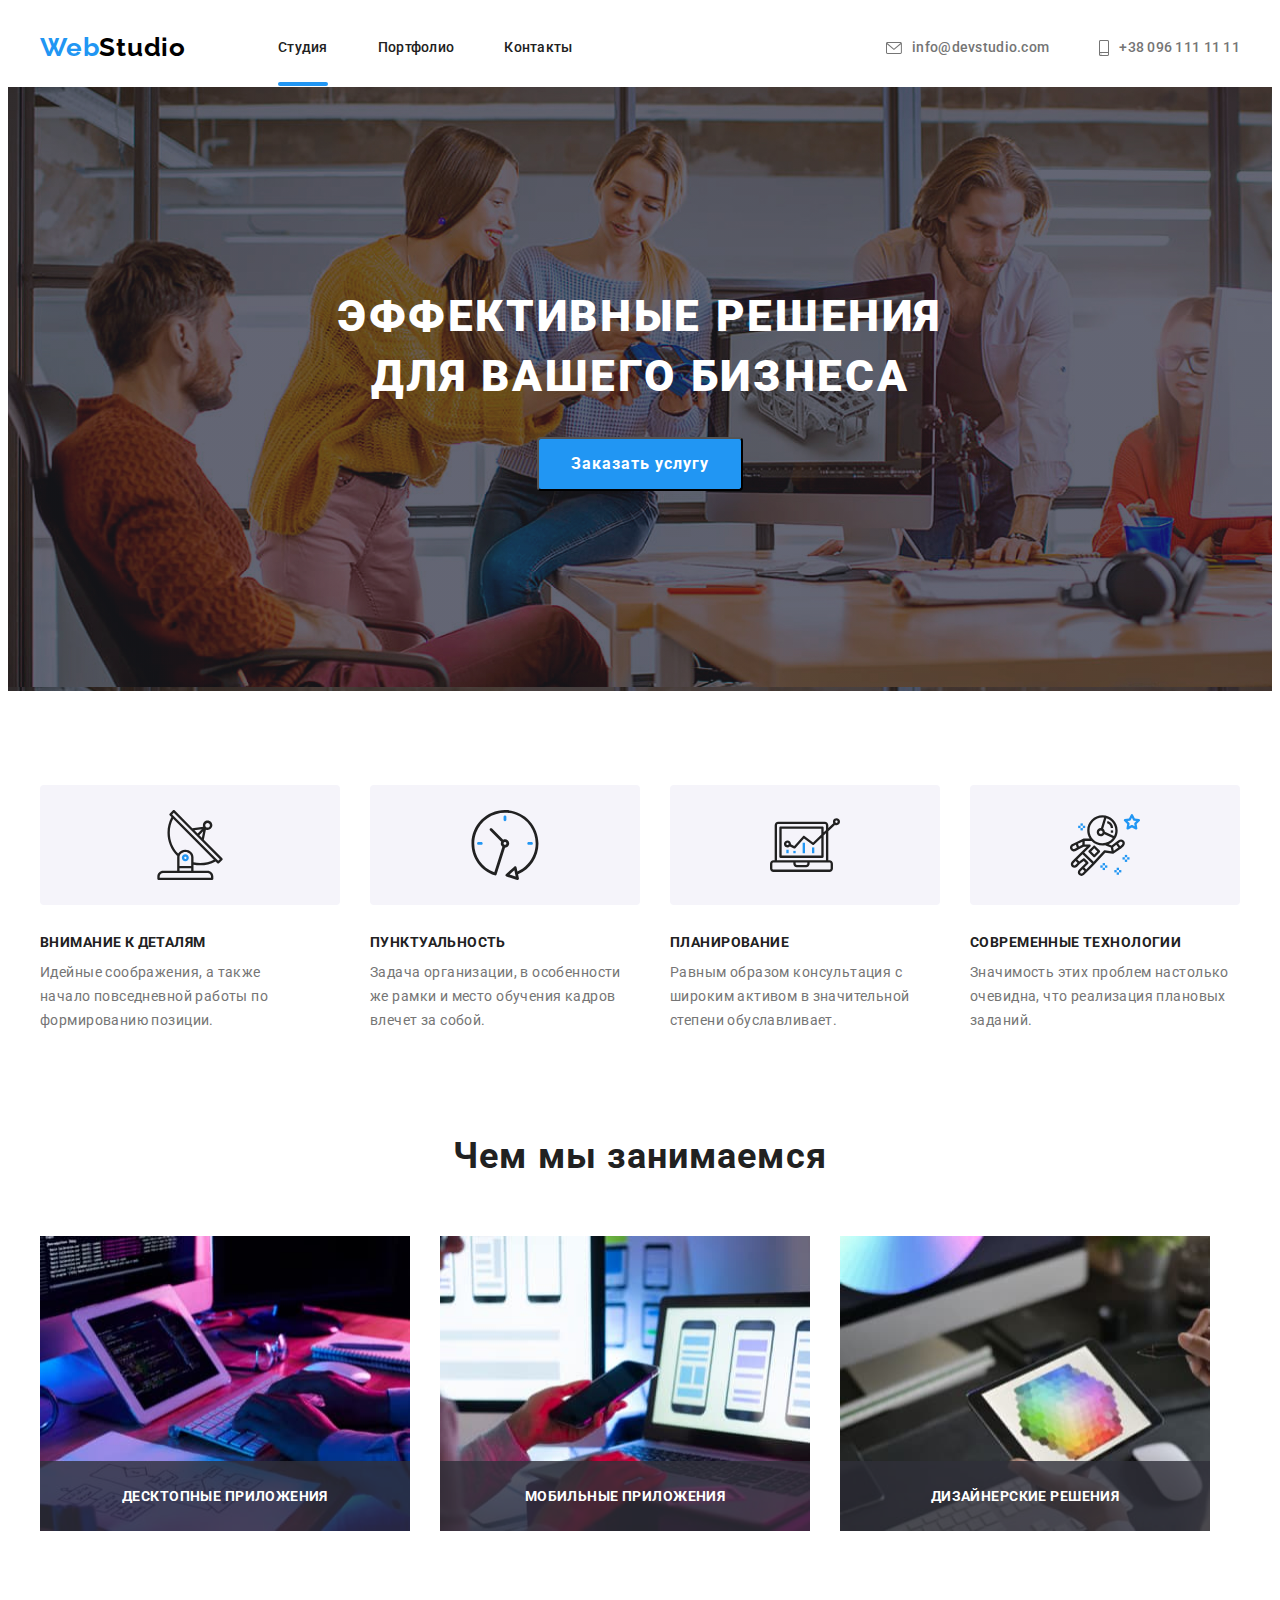
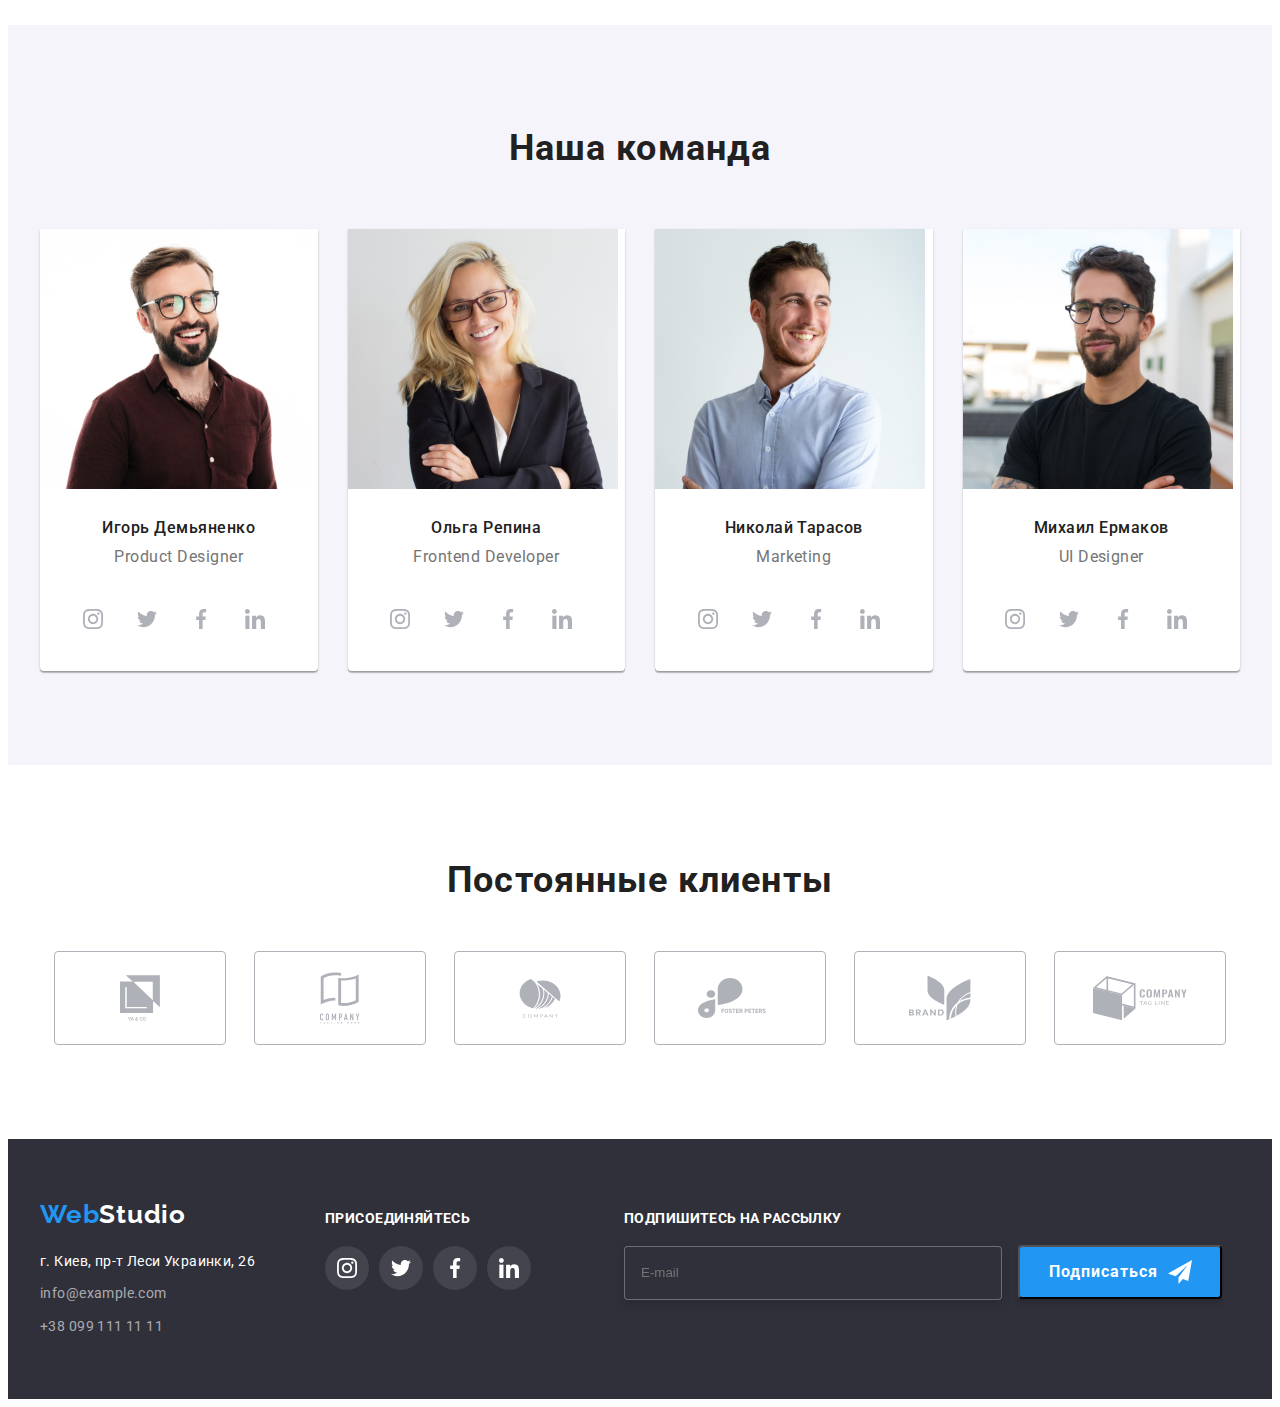
==== index.html @ bb6cb38d "Всё." ====
<!DOCTYPE html>
<html lang="ru">
  <head>
    <meta charset="UTF-8" />
    <meta http-equiv="X-UA-Compatible" content="IE=edge" />
    <meta name="viewport" content="width=device-width, initial-scale=1.0" />
    <link rel="stylesheet" href="./css/main.min.css" />
    <link rel="preconnect" href="https://fonts.gstatic.com" />
    <link rel="preconnect" href="https://fonts.gstatic.com" />
    <link
      href="https://fonts.googleapis.com/css2?family=Raleway:wght@700&family=Roboto:wght@400;500;700;900&display=swap"
      rel="stylesheet"
    />
    <link
      rel="stylesheet"
      href="https://cdnjs.cloudflare.com/ajax/libs/modern-normalize/1.1.0/modern-normalize.min.css"
      integrity="sha512-wpPYUAdjBVSE4KJnH1VR1HeZfpl1ub8YT/NKx4PuQ5NmX2tKuGu6U/JRp5y+Y8XG2tV+wKQpNHVUX03MfMFn9Q=="
      crossorigin="anonymous"
      referrerpolicy="no-referrer"
    />
    <title>Главная</title>
  </head>
  <body>
    <header class="header">
      <div class="container header-container">
        <nav class="header__nav">
          <a href="#" class="header__logo link-stylization"
            ><span class="logo-span">Web</span>Studio</a
          >
          <ul class="nav-list-wrapper">
            <li class="nav-list-wrapper__list-item list-stylization">
              <a
                href="#"
                class="
                  nav-list-wrapper__list-link
                  link-stylization
                  current current-element
                "
                >Студия</a
              >
            </li>
            <li class="nav-list-wrapper__list-item list-stylization">
              <a
                href="./portfolio.html"
                class="nav-list-wrapper__list-link link-stylization"
                >Портфолио</a
              >
            </li>
            <li class="nav-list-wrapper__list-item list-stylization">
              <a href="#" class="nav-list-wrapper__list-link link-stylization"
                >Контакты</a
              >
            </li>
          </ul>
        </nav>
        <!-- <div class="header-contacts"> -->
        <a
          href="mailto:info@devstudio.com"
          class="mail-link link-stylization"
          lang="en"
        >
          <svg class="svg-icon-mail" width="16" height="12">
            <use href="./images/sprite.svg#icon-envelope"></use>
          </svg>
          info@devstudio.com</a
        >
        <a href="tel:+380961111111" class="tel-link link-stylization">
          <svg class="svg-icon-smartphone" width="10" height="16">
            <use href="./images/sprite.svg#icon-smartphone"></use>
          </svg>
          +38 096 111 11 11</a
        >

        <!-- </div> -->
      </div>
    </header>

    <main class="main">
      <section class="main-section">
        <h1 class="main__title">
          Эффективные решения<br />
          для вашего бизнеса
        </h1>
        <button type="button" data-modal-open>Заказать услугу</button>
      </section>
      <section class="values-section section-padding">
        <div class="container">
          <ul class="values-list-wrapper">
            <li class="values-list-wrapper__item list-stylization">
              <div class="values-svg-wrapper">
                <svg class="values-svg-wrapper__icon width="70" height="70">
                  <use href="./images/sprite.svg#icon-antenna"></use>
                </svg>
              </div>
              <h3>Внимание к деталям</h3>
              <p>
                Идейные соображения, а также<br />
                начало повседневной работы по<br />
                формированию позиции.
              </p>
            </li>
            <li class="values-list-wrapper__item list-stylization">
              <div class="values-svg-wrapper">
                <svg class="values-svg-wrapper__icon" width="70" height="70">
                  <use href="./images/sprite.svg#icon-clock"></use>
                </svg>
              </div>
              <h3>Пунктуальность</h3>
              <p>
                Задача организации, в особенности<br />
                же рамки и место обучения кадров<br />
                влечет за собой.
              </p>
            </li>
            <li class="values-list-wrapper__item list-stylization">
              <div class="values-svg-wrapper">
                <svg class="values-svg-wrapper__icon" width="70" height="70">
                  <use href="./images/sprite.svg#icon-diagram"></use>
                </svg>
              </div>
              <h3>Планирование</h3>
              <p>
                Равным образом консультация с<br />
                широким активом в значительной<br />
                степени обуславливает.
              </p>
            </li>
            <li class="values-list-wrapper__item list-stylization">
              <div class="values-svg-wrapper">
                <svg class="values-svg-wrapper__icon" width="70" height="70">
                  <use href="./images/sprite.svg#icon-astronaut"></use>
                </svg>
              </div>
              <h3>Современные технологии</h3>
              <p>
                Значимость этих проблем настолько<br />
                очевидна, что реализация плановых<br />
                заданий.
              </p>
            </li>
          </ul>
        </div>
      </section>
      <section class="what-we-do-section section-padding-middle">
        <div class="container">
          <h2 class="what-we-do-title suptitle">Чем мы занимаемся</h2>
          <div class="what-we-do-images">
            <ul class="what-we-do-list-wrapper">
              <li class="what-we-do-list-wrapper__item list-stylization">
                <div class="what-we-do-image-wrapper">
                  <img
                    src="./images/img.jpg"
                    alt="Дизайн"
                    width="370"
                    height="295"
                    class="what-we-do-image-wrapper__image-item"
                  />
                  <p class="what-we-do-image-wrapper__image-data">Десктопные приложения</p>
                </div>
              </li>
              <li class="what-we-do-list-wrapper__item list-stylization">
                <div class="what-we-do-image-wrapper">
                  <img
                    src="./images/img1.jpg"
                    alt="Дизайн"
                    width="370"
                    height="295"
                    class="what-we-do-image-wrapper__image-item"
                  />
                  <p class="what-we-do-image-wrapper__image-data">Мобильные приложения</p>
                </div>
              </li>
              <li class="what-we-do-list-wrapper__item list-stylization">
                <div class="what-we-do-image-wrapper">
                  <img
                    src="./images/img2.jpg"
                    alt="Дизайн"
                    width="370"
                    height="295"
                    class="what-we-do-image-wrapper__image-item"
                  />
                  <p class="what-we-do-image-wrapper__image-data">Дизайнерские решения</p>
                </div>
              </li>
            </ul>
          </div>
        </div>
      </section>
      <section class="team-section section-padding">
        <div class="container">
          <h2 class="our-team-title suptitle">Наша команда</h2>
          <div class="team-images">
            <ul class="team-images-list-wrapper">
              <li class="team-images-list-wrapper__item list-stylization">
                <img
                  src="./images/img3.jpg"
                  alt="Промышленный дизайнер"
                  width="270"
                  height="260"
                  class="team-images-list-wrapper__image-item"
                />
                <div class="card-data">
                  <h3 class="card-text-suptitle">Игорь Демьяненко</h3>
                  <p lang="en" class="card-text">Product Designer</p>
                </div>
                <div class="card-data-svg-icons-wrapper">
                  <ul class="team-section-svg-icons-list-wrapper">
                    <li
                      class="team-section-svg-icons-list-wrapper__item list-stylization"
                    >
                      <a href="#" class="team-section-svg-icons-list-wrapper__link">
                        <svg
                          class="team-section-svg-item-icon"
                          width="20px"
                          height="20px"
                        >
                          <use href="./images/sprite.svg#icon-instagram"></use>
                        </svg>
                      </a>
                    </li>
                    <li
                      class="team-section-svg-icons-list-wrapper__item list-stylization"
                    >
                      <a href="#" class="team-section-svg-icons-list-wrapper__link">
                        <svg
                          class="team-section-svg-item-icon"
                          width="20px"
                          height="20px"
                        >
                          <use href="./images/sprite.svg#icon-twitter"></use>
                        </svg>
                      </a>
                    </li>
                    <li
                      class="team-section-svg-icons-list-wrapper__item list-stylization"
                    >
                      <a href="#" class="team-section-svg-icons-list-wrapper__link">
                        <svg
                          class="team-section-svg-item-icon"
                          width="20px"
                          height="20px"
                        >
                          <use href="./images/sprite.svg#icon-facebook"></use>
                        </svg>
                      </a>
                    </li>
                    <li
                      class="team-section-svg-icons-list-wrapper__item list-stylization"
                    >
                      <a href="#" class="team-section-svg-icons-list-wrapper__link">
                        <svg
                          class="team-section-svg-item-icon"
                          width="20px"
                          height="20px"
                        >
                          <use href="./images/sprite.svg#icon-linkedin"></use>
                        </svg>
                      </a>
                    </li>
                  </ul>
                </div>
              </li>

              <li class="team-images-list-wrapper__item list-stylization">
                <img
                  src="./images/img4.jpg"
                  alt="Фронтенд разработчик"
                  width="270"
                  height="260"
                  class="team-images-list-wrapper__image-item"
                />
                <div class="card-data">
                  <h3 class="card-text-suptitle">Ольга Репина</h3>
                  <p lang="en" class="card-text">Frontend Developer</p>
                </div>
                <div class="card-data-svg-icons-wrapper">
                  <ul class="team-section-svg-icons-list-wrapper">
                    <li
                      class="team-section-svg-icons-list-wrapper__item list-stylization"
                    >
                      <a href="#" class="team-section-svg-icons-list-wrapper__link">
                        <svg
                          class="team-section-svg-item-icon"
                          width="20px"
                          height="20px"
                        >
                          <use href="./images/sprite.svg#icon-instagram"></use>
                        </svg>
                      </a>
                    </li>
                    <li
                      class="team-section-svg-icons-list-wrapper__item list-stylization"
                    >
                      <a href="#" class="team-section-svg-icons-list-wrapper__link">
                        <svg
                          class="team-section-svg-item-icon"
                          width="20px"
                          height="20px"
                        >
                          <use href="./images/sprite.svg#icon-twitter"></use>
                        </svg>
                      </a>
                    </li>
                    <li
                      class="team-section-svg-icons-list-wrapper__item list-stylization"
                    >
                      <a href="#" class="team-section-svg-icons-list-wrapper__link">
                        <svg
                          class="team-section-svg-item-icon"
                          width="20px"
                          height="20px"
                        >
                          <use href="./images/sprite.svg#icon-facebook"></use>
                        </svg>
                      </a>
                    </li>
                    <li
                      class="team-section-svg-icons-list-wrapper__item list-stylization"
                    >
                      <a href="#" class="team-section-svg-icons-list-wrapper__link">
                        <svg
                          class="team-section-svg-item-icon"
                          width="20px"
                          height="20px"
                        >
                          <use href="./images/sprite.svg#icon-linkedin"></use>
                        </svg>
                      </a>
                    </li>
                  </ul>
                </div>
              </li>

              <li class="team-images-list-wrapper__item list-stylization">
                <img
                  src="./images/img5.jpg"
                  alt="Маркетолог"
                  width="270"
                  height="260"
                  class="team-images-list-wrapper__image-item"
                />
                <div class="card-data">
                  <h3 class="card-text-suptitle">Николай Тарасов</h3>
                  <p lang="en" class="card-text">Marketing</p>
                </div>
                <div class="card-data-svg-icons-wrapper">
                  <ul class="team-section-svg-icons-list-wrapper">
                    <li
                      class="team-section-svg-icons-list-wrapper__item list-stylization"
                    >
                      <a href="#" class="team-section-svg-icons-list-wrapper__link">
                        <svg
                          class="team-section-svg-item-icon"
                          width="20px"
                          height="20px"
                        >
                          <use href="./images/sprite.svg#icon-instagram"></use>
                        </svg>
                      </a>
                    </li>
                    <li
                      class="team-section-svg-icons-list-wrapper__item list-stylization"
                    >
                      <a href="#" class="team-section-svg-icons-list-wrapper__link">
                        <svg
                          class="team-section-svg-item-icon"
                          width="20px"
                          height="20px"
                        >
                          <use href="./images/sprite.svg#icon-twitter"></use>
                        </svg>
                      </a>
                    </li>
                    <li
                      class="team-section-svg-icons-list-wrapper__item list-stylization"
                    >
                      <a href="#" class="team-section-svg-icons-list-wrapper__link">
                        <svg
                          class="team-section-svg-item-icon"
                          width="20px"
                          height="20px"
                        >
                          <use href="./images/sprite.svg#icon-facebook"></use>
                        </svg>
                      </a>
                    </li>
                    <li
                      class="team-section-svg-icons-list-wrapper__item list-stylization"
                    >
                      <a href="#" class="team-section-svg-icons-list-wrapper__link">
                        <svg
                          class="team-section-svg-item-icon"
                          width="20px"
                          height="20px"
                        >
                          <use href="./images/sprite.svg#icon-linkedin"></use>
                        </svg>
                      </a>
                    </li>
                  </ul>
                </div>
              </li>
              <li class="team-images-list-wrapper__item list-stylization">
                <img
                  src="./images/img6.jpg"
                  alt="UI дизайнер"
                  width="270"
                  height="260"
                  class="team-images-list-wrapper__image-item"
                />
                <div class="card-data">
                  <h3 class="card-text-suptitle">Михаил Ермаков</h3>
                  <p lang="en" class="card-text">UI Designer</p>
                </div>
                <div class="card-data-svg-icons-wrapper">
                  <ul class="team-section-svg-icons-list-wrapper">
                    <li
                      class="team-section-svg-icons-list-wrapper__item list-stylization"
                    >
                      <a href="#" class="team-section-svg-icons-list-wrapper__link">
                        <svg
                          class="team-section-svg-item-icon"
                          width="20px"
                          height="20px"
                        >
                          <use href="./images/sprite.svg#icon-instagram"></use>
                        </svg>
                      </a>
                    </li>
                    <li
                      class="team-section-svg-icons-list-wrapper__item list-stylization"
                    >
                      <a href="#" class="team-section-svg-icons-list-wrapper__link">
                        <svg
                          class="team-section-svg-item-icon"
                          width="20px"
                          height="20px"
                        >
                          <use href="./images/sprite.svg#icon-twitter"></use>
                        </svg>
                      </a>
                    </li>
                    <li
                      class="team-section-svg-icons-list-wrapper__item list-stylization"
                    >
                      <a href="#" class="team-section-svg-icons-list-wrapper__link">
                        <svg
                          class="team-section-svg-item-icon"
                          width="20px"
                          height="20px"
                        >
                          <use href="./images/sprite.svg#icon-facebook"></use>
                        </svg>
                      </a>
                    </li>
                    <li
                      class="team-section-svg-icons-list-wrapper__item list-stylization"
                    >
                      <a href="#" class="team-section-svg-icons-list-wrapper__link">
                        <svg
                          class="team-section-svg-item-icon"
                          width="20px"
                          height="20px"
                        >
                          <use href="./images/sprite.svg#icon-linkedin"></use>
                        </svg>
                      </a>
                    </li>
                  </ul>
                </div>
              </li>
            </ul>
          </div>
        </div>
      </section>

      <section class="our-clients section-padding">
        <div class="container">
          <h3 class="our-clients__title">Постоянные клиенты</h3>
          <ul class="our-clients-list-wrapper list-stylization">
            <li class="our-clients-list-wrapper__item">
              <a href="" class="our-clients-list-wrapper__svg-company-icon-link">
                <svg class="our-clients-list-wrapper__company-link" width="40" heigth="46">
                  <use href="./images/sprite.svg#icon-company-1"></use>
                </svg>
              </a>
            </li>
            <li class="our-clients-list-wrapper__item">
              <a href="" class="our-clients-list-wrapper__svg-company-icon-link">
                <svg class="our-clients-list-wrapper__company-link" width="40" heigth="52">
                  <use href="./images/sprite.svg#icon-company-2"></use>
                </svg>
              </a>
            </li>
            <li class="our-clients-list-wrapper__item">
              <a href="" class="our-clients-list-wrapper__svg-company-icon-link">
                <svg class="our-clients-list-wrapper__company-link" width="42" heigth="40">
                  <use href="./images/sprite.svg#icon-company-3"></use>
                </svg>
              </a>
            </li>
            <li class="our-clients-list-wrapper__item">
              <a href="" class="our-clients-list-wrapper__svg-company-icon-link">
                <svg class="our-clients-list-wrapper__company-link" width="84" heigth="40">
                  <use href="./images/sprite.svg#icon-company-4"></use>
                </svg>
              </a>
            </li>
            <li class="our-clients-list-wrapper__item">
              <a href="" class="our-clients-list-wrapper__svg-company-icon-link">
                <svg class="our-clients-list-wrapper__company-link" width="62" heigth="44">
                  <use href="./images/sprite.svg#icon-company-5"></use>
                </svg>
              </a>
            </li>
            <li class="our-clients-list-wrapper__item">
              <a href="" class="our-clients-list-wrapper__svg-company-icon-link">
                <svg class="our-clients-list-wrapper__company-link" width="94" heigth="44">
                  <use href="./images/sprite.svg#icon-company-6"></use>
                </svg>
              </a>
            </li>
          </ul>
        </div>
      </section>
    </main>
    <footer class="footer">
      <div class="container footer-container">
        <div class="wrapper">
          <a href="#" class="footer__logo link-stylization"
            ><span class="logo-span">Web</span>Studio</a
          >
          <address class="footer-address">
            <p>г. Киев, пр-т Леси Украинки, 26</p>
            <ul class="footer-contacts-list-wrapper">
              <li class="footer-contacts-list-wrapper__item list-stylization">
                <a
                  href="mailto:info@example.com"
                  class="footer-contacts-list-wrapper__link link-stylization"
                  lang="en"
                  >info@example.com</a
                >
              </li>
              <li class="footer-contacts-list-wrapper__item list-stylization">
                <a
                  href="tel:+380991111111"
                  class="footer-contacts-list-wrapper__link link-stylization"
                  >+38 099 111 11 11</a
                >
              </li>
            </ul>
          </address>
        </div>
        <div class="footer-join-section">
          <p class="join-section__title">присоединяйтесь</p>
          <ul class="social-list list-stylization">
            <li class="social-list__item">
              <a href="" class="social-list__link social-link-white">
                <svg class="social-list__icon" width="20px" height="20px">
                  <use href="./images/sprite.svg#icon-instagram"></use>
                </svg>
              </a>
            </li>
            <li class="social-list__item">
              <a href="" class="social-list__link social-link-white">
                <svg class="social-list__icon" width="20" height="20">
                  <use href="./images/sprite.svg#icon-twitter"></use>
                </svg>
              </a>
            </li>
            <li class="social-list__item">
              <a href="" class="social-list__link social-link-white">
                <svg class="social-list__icon" width="20" height="20">
                  <use href="./images/sprite.svg#icon-facebook"></use>
                </svg>
              </a>
            </li>
            <li class="social-list__item">
              <a href="" class="social-list__link social-link-white">
                <svg class="social-list__icon" width="20" height="20">
                  <use href="./images/sprite.svg#icon-linkedin"></use>
                </svg>
              </a>
            </li>
          </ul>
        </div>
        <div class="footer-mailing-section">
          <p class="footer-mailing__title">Подпишитесь на рассылку</p>
          <form action="" method="get">
            <input
              type="email"
              name="user-email"
              placeholder="E-mail"
              class="footer-mailing-section__input"
              required
            />

            <button type="submit" class="form-mailing-section__button">
              Подписаться
              <svg class="form-mailing-button__icon" width="24" height="24">
                <use href="./images/sprite.svg#icon-send"></use>
              </svg>
            </button>
          </form>
        </div>
      </div>
    </footer>

    <!-- Modal -->

    <div class="backdrop is-hidden" data-modal>
      <div class="modal">
        <form action="#" method="get" class="modal-form">
          <p class="modal-form__suptitle-text">
            Оставьте свои данные, мы вам перезвоним
          </p>
          <label for="" class="modal-form__label">
            Имя
            <div class="modal-form-input-wrapper">
              <input
                class="modal-form-input-wrapper__input"
                type="text"
                name="user-name"
                id=""
                required
                minlength="2"
                pattern="[A-Za-zА-Яа-яЁё]+"
                title="Имя должно содержать только буквы."
              />
              <svg class="modal-form__icon" width="12" height="12">
                <use href="./images/sprite.svg#icon-user"></use>
              </svg>
            </div>
          </label>

          <label for="" class="modal-form__label">
            Телефон
            <div class="modal-form-input-wrapper">
              <input
                class="modal-form-input-wrapper__input"
                type="tel"
                name="user-tel"
                id=""
                required
                pattern="[0-9]{3}-[0-9]{3}-[0-9]{2}-[0-9]{2}"
                title="096-000-00-00"
              />
              <svg class="modal-form__icon" width="13" height="13">
                <use href="./images/sprite.svg#icon-telephone"></use>
              </svg>
            </div>
          </label>

          <label for="" class="modal-form__label">
            Почта
            <div class="modal-form-input-wrapper">
              <input
                class="modal-form-input-wrapper__input"
                type="email"
                name="user-email"
                id=""
                required
              />
              <svg class="modal-form__icon" width="15" height="12">
                <use href="./images/sprite.svg#icon-email"></use>
              </svg>
            </div>
          </label>

          <label for="" class="modal-form__label">
            Комментарий
            <textarea
              name="comments"
              class="modal-form__comments"
              placeholder="Введите текст"
            ></textarea>
          </label>
          <div class="access-policy-wrapper">
            <input
              type="checkbox"
              name="modal-checkbox"
              id="access-policy"
              class="access-policy-wrapper__checkbox visually-hidden"
            />

            <label for="access-policy" class="access-policy-wrapper__label-checkbox"
              >Соглашаюсь с рассылкой и принимаю
              <a href="#" class="access-policy-wrapper__checkbox-link"
                >Условия договора</a
              ></label
            >
          </div>
          <button type="submit" class="form-modal__button">Отправить</button>
        </form>
        <button type="button" class="modal__close-button" data-modal-close>
          <svg class="modal__icon-close" width="11" height="11">
            <use href="./images/sprite.svg#icon-close"></use>
          </svg>
        </button>
      </div>
    </div>

    <script src="./modal.js"></script>
  </body>
</html>
---- css/main.min.css ----
:root{--interactive-color: #2196f3;--description-color: #757575;--label-color: #212121;--main-font: "Roboto";--secondary-font: "Raleway";--secondary-main-color: #fff}.visually-hidden{position:absolute !important;clip:rect(1px 1px 1px 1px);clip:rect(1px, 1px, 1px, 1px);padding:0 !important;border:0 !important;height:1px !important;width:1px !important;overflow:hidden}h1,h2,h3,h4,h5,h6,p{margin-top:0;margin-bottom:0}ul,ol{margin-top:0;margin-bottom:0;padding-left:0}img{display:block}.link-stylization{text-decoration:none}.list-stylization{list-style-type:none}.container{width:1200px;padding-left:15px;padding-right:15px;margin:0 auto}.section-padding{padding-top:94px;padding-bottom:94px}.section-padding-middle{padding-bottom:94px}.suptitle{margin-bottom:50px}.current{position:relative}.current-element::after{display:block;content:"";height:4px;width:100%;border-radius:2px;position:absolute;background:#2196f3;bottom:0}.header{padding-top:24px;padding-bottom:24px}.header-container{display:flex;align-items:center}.header__nav{align-items:center;display:flex}.nav-list-wrapper{display:flex;align-items:center}.header__logo{font-family:var(--secondary-font),sans-serif;font-style:normal;font-weight:bold;font-size:26px;line-height:1.2;letter-spacing:0.03em;color:#000;margin-right:92px}.logo-span{color:#2196f3}.nav-list-wrapper__list-item{font-family:var(--main-font),sans-serif;font-style:normal;font-weight:500;font-size:14px;line-height:1.14;letter-spacing:0.02em}.nav-list-wrapper__list-item:not(:last-child){margin-right:50px}.nav-list-wrapper__list-item>a:hover,.nav-list-wrapper__list-item>a:focus{color:var(--interactive-color)}.nav__list-link.current{color:var(--interactive-color)}.nav-list-wrapper__list-link{color:var(--label-color);padding-top:31px;padding-bottom:31px;transition:color 250ms cubic-bezier(0.4, 0, 0.2, 1)}.tel-link{font-family:var(--main-font),sans-serif;font-style:normal;font-weight:500;font-size:14px;line-height:1.14;letter-spacing:0.02em;color:var(--description-color);display:flex;fill:#757575;transition:color 250ms cubic-bezier(0.4, 0, 0.2, 1)}.tel-link:hover,.tel-link:focus{color:var(--interactive-color);fill:var(--interactive-color)}.mail-link{font-family:var(--main-font),sans-serif;font-style:normal;font-weight:500;font-size:14px;line-height:1.14;letter-spacing:0.02em;color:var(--description-color);display:flex;fill:#757575;margin-left:auto;margin-right:50px;transition:color 250ms cubic-bezier(0.4, 0, 0.2, 1)}.mail-link:hover,.mail-link:focus{color:var(--interactive-color);fill:var(--interactive-color)}.svg-icon-mail{margin-right:10px;align-self:center}.svg-icon-smartphone{align-self:center;margin-right:10px}.main-section{display:flex;background-color:#2f303a;flex-direction:column;padding-top:200px;padding-bottom:200px;background-image:radial-gradient(rgba(47,48,58,0.4), rgba(47,48,58,0.4)),url("../images/header-background.jpg")}.main-section button{font-family:var(--main-font),sans-serif;font-style:normal;font-weight:bold;font-size:16px;line-height:1.87;text-align:center;letter-spacing:0.06em;cursor:pointer;color:var(--secondary-main-color);background:var(--interactive-color);border-radius:4px;align-self:center;padding-left:32px;padding-right:32px;padding-top:10px;padding-bottom:10px;margin-top:30px}.main__title{font-family:var(--main-font),sans-serif;font-style:normal;font-weight:900;font-size:44px;line-height:1.36;text-align:center;letter-spacing:0.06em;text-transform:uppercase;color:var(--secondary-main-color)}.values-section{background:#ffffff}.values-list-wrapper{display:flex;justify-content:center;margin-left:-30px;margin-top:-30px}.values-list-wrapper h3{font-family:var(--main-font),sans-serif;font-style:normal;font-weight:bold;font-size:14px;line-height:1.14;letter-spacing:0.03em;text-transform:uppercase;color:var(--label-color);margin-bottom:10px}.values-list-wrapper p{font-family:var(--main-font),sans-serif;font-style:normal;font-weight:normal;font-size:14px;line-height:1.71;letter-spacing:0.03em;color:var(--description-color)}.values-list-wrapper__item{margin-left:30px;margin-top:30px;flex-basis:calc((100% - 120px) / 4)}.values-svg-wrapper{display:flex;justify-content:center;height:120px;align-items:center;margin-bottom:30px;background-color:#f5f4fa;border-radius:4px}.what-we-do-section{background:#ffffff}.what-we-do-list-wrapper{display:flex}.what-we-do-list-wrapper>li:not(:last-child){margin-right:30px}.what-we-do-list-wrapper>li{flex-basis:calc((100% - 90) / 3)}.what-we-do-image-wrapper{position:relative}.what-we-do-image-wrapper__image-data{position:absolute;bottom:0;padding-top:27px;padding-bottom:27px;font-family:Roboto;font-style:normal;font-weight:bold;font-size:14px;line-height:16px;text-align:center;letter-spacing:0.03em;text-transform:uppercase;color:#ffffff;width:100%;background:rgba(47,48,58,0.8)}.what-we-do-title{font-family:var(--main-font),sans-serif;font-style:normal;font-weight:bold;font-size:36px;line-height:1.66;text-align:center;letter-spacing:0.03em;color:var(--label-color)}.team-section{background-color:#f5f4fa}.our-team-title{font-family:var(--main-font),sans-serif;font-style:normal;font-weight:bold;font-size:36px;line-height:1.66;text-align:center;letter-spacing:0.03em;color:var(--label-color)}.team-images-list-wrapper{display:flex;margin-left:-30px;margin-top:-30px}.team-images-list-wrapper__item{flex-basis:calc((100% - 120px) / 4);margin-left:30px;margin-top:30px;background:#ffffff;box-shadow:0px 1px 3px rgba(0,0,0,0.12),0px 1px 1px rgba(0,0,0,0.14),0px 2px 1px rgba(0,0,0,0.2);border-radius:0px 0px 4px 4px}.card-data{padding-top:30px;padding-bottom:30px}.card-text-suptitle{font-family:var(--main-font),sans-serif;font-style:normal;font-weight:500;font-size:16px;line-height:1.18;text-align:center;letter-spacing:0.03em;color:var(--label-color);margin-bottom:10px}.card-text{font-family:var(--main-font),sans-serif;font-style:normal;font-weight:normal;font-size:16px;line-height:1.18;text-align:center;letter-spacing:0.03em;color:var(--description-color)}.team-section-svg-icons-list-wrapper{display:flex;justify-content:center;align-content:center}.team-section-svg-icons-list-wrapper__link{display:flex;width:44px;height:44px;border-radius:50%;background-color:#fff;align-items:center;justify-content:center;margin-right:10px;margin-bottom:30px;fill:#afb1b8;transition:background-color 250ms cubic-bezier(0.4, 0, 0.2, 1),color 250ms cubic-bezier(0.4, 0, 0.2, 1)}.team-section-svg-icons-list-wrapper__link:hover,.team-section-svg-icons-list-wrapper__link:focus{background-color:#2196f3;fill:#fff}.our-client-list-svg-icon:not(:last-child){margin-right:30px}.our-clients-list-wrapper__svg-company-icon-link .client-section-title{font-family:var(--main-font),sans-serif;font-style:normal;font-weight:bold;font-size:36px;line-height:1.66;text-align:center;letter-spacing:0.03em;color:var(--label-color)}.our-clients__title{font-family:Roboto;font-style:normal;font-weight:bold;font-size:36px;line-height:42px;text-align:center;letter-spacing:0.03em;color:#212121;margin-bottom:50px}.our-clients-list-wrapper{display:flex;justify-content:space-around}.our-clients-list-wrapper__svg-company-icon-link{display:flex;border:1px solid #afb1b8;border-radius:4px;width:170px;height:92px;justify-content:center;fill:#afb1b8;transition:border 250ms cubic-bezier(0.4, 0, 0.2, 1),fill 250ms cubic-bezier(0.4, 0, 0.2, 1)}.our-clients-list-wrapper__svg-company-icon-link:hover,.our-clients-list-wrapper__svg-company-icon-link:focus{fill:#2196f3;border:1px solid #2196f3}.footer{background:#f5f4fa;padding-top:60px;padding-bottom:60px;display:flex;flex-direction:column;background-color:#2f303a}.footer__logo{display:block;font-family:var(--secondary-font),sans-serif;font-style:normal;font-weight:bold;font-size:26px;line-height:1.2;letter-spacing:0.03em;color:var(--secondary-main-color);margin-bottom:20px}.footer-address>p{font-family:var(--main-font),sans-serif;font-style:normal;font-weight:normal;font-size:14px;line-height:1.71;letter-spacing:0.03em;color:var(--secondary-main-color);margin-bottom:8px}.footer-contacts-list-wrapper__item:not(:last-child){margin-bottom:9px}.footer-contacts-list-wrapper__link{font-family:var(--main-font),sans-serif;font-style:normal;font-weight:normal;font-size:14px;line-height:1.71;letter-spacing:0.03em;color:rgba(255,255,255,0.6);transition:color 250ms cubic-bezier(0.4, 0, 0.2, 1)}.footer-contacts-list-wrapper__link:hover,.footer-contacts-list-wrapper__link:focus{color:var(--secondary-main-color)}.footer-container{display:flex;align-items:baseline}.social-list{display:flex;margin-top:20px;justify-content:center}.join-section__title{font-family:Roboto;font-style:normal;font-weight:bold;font-size:14px;line-height:16px;letter-spacing:0.03em;text-transform:uppercase;color:#ffffff}.social-list__item:not(:last-child){margin-right:10px}.footer-join-section{margin-left:70px}.social-list__link{display:flex;width:44px;height:44px;background-color:#43444d;border-radius:50%;justify-content:center;align-items:center;transition:background-color 250ms cubic-bezier(0.4, 0, 0.2, 1)}.social-list__link:hover,.social-list__link:focus{background-color:#2196f3}.footer-mailing-section{display:flex;margin-left:93px;flex-direction:column}.form-mailing-section__button{position:relative;background:#2196f3;box-shadow:0px 4px 4px rgba(0,0,0,0.15);border-radius:4px;font-family:Roboto;font-style:normal;font-weight:bold;font-size:16px;line-height:1.87;align-items:center;letter-spacing:0.06em;color:#ffffff;padding:10px 62px 10px 29px;cursor:pointer}.form-mailing-button__icon{margin-left:10px;position:absolute;top:50%;transform:translateY(-50%);fill:#ffffff}.footer-mailing__title{font-family:Roboto;font-style:normal;font-weight:bold;font-size:14px;line-height:16px;letter-spacing:0.03em;text-transform:uppercase;color:#ffffff}.footer-mailing-section__input{margin-top:20px;border:1px solid rgba(255,255,255,0.3);filter:drop-shadow(0px 4px 4px rgba(0,0,0,0.15));border-radius:4px;height:50px;width:358px;margin-right:12px;background:#2f303a;color:rgba(255,255,255,0.6);padding-left:16px;transition:border-color 250ms cubic-bezier(0.4, 0, 0.2, 1)}.footer-mailing-section__input::placeholder:not(.footer-mailing-input){padding-left:16px;color:rgba(255,255,255,0.6)}.footer-mailing-section__input:focus{outline:none;border-color:var(--secondary-main-color)}.social-link-white{fill:#ffffff}.portfolio-header{border-bottom:1px solid #ececec}.main-section-portfolio{padding-top:94px}.buttons-list-wrapper button{background-color:#f5f4fa;border-radius:4px;font-family:var(--main-font),sans-serif;font-style:normal;font-weight:500;font-size:16px;line-height:1.6;text-align:center;letter-spacing:0.03em;cursor:pointer;border:none;padding-top:6px;padding-bottom:6px;padding-right:22px;padding-left:22px;transition:background-color 250ms cubic-bezier(0.4, 0, 0.2, 1),color 250ms cubic-bezier(0.4, 0, 0.2, 1)}.button-list-item:not(:last-child){margin-right:8px}.card-data-portfolio{padding-top:20px;padding-bottom:20px;padding-right:20px;padding-left:20px;border-left:1px solid #eeeeee;border-right:1px solid #eeeeee;border-bottom:1px solid #eeeeee}.card-text-suptitle-portfolio{font-family:var(--main-font),sans-serif;font-style:normal;font-weight:bold;font-size:18px;line-height:2;letter-spacing:0.06em;color:var(--label-color);margin-bottom:4px}.card-text-portfolio{font-family:var(--main-font),sans-serif;font-style:normal;font-weight:normal;font-size:16px;line-height:1.87;letter-spacing:0.03em;color:var(--description-color)}.projects-list-wrapper{display:flex;flex-wrap:wrap;justify-content:center;margin-left:-30px;margin-top:-30px;padding-bottom:94px}.project-list-item{margin-left:30px;margin-top:30px;flex-basis:calc((100% - 90px) / 3)}.buttons-list-wrapper{display:flex;justify-content:center;margin-bottom:50px}.buttons-list-wrapper button:hover,.buttons-list-wrapper button:focus{color:var(--secondary-main-color);background-color:var(--interactive-color)}.projects-list-img-wrapper{position:relative;overflow:hidden}.link-card-projects-wrapper:hover,.link-card-projects-wrapper:focus{display:block;box-shadow:0px 1px 1px rgba(0,0,0,0.12),0px 4px 4px rgba(0,0,0,0.06),1px 4px 6px rgba(0,0,0,0.16)}button.current{background-color:var(--interactive-color);color:var(--secondary-main-color)}.link-card-projects-wrapper:hover .overlay,.link-card-projects-wrapper:focus .overlay{transform:translateY(0%)}.overlay{position:absolute;top:0;left:0;width:100%;height:100%;background:rgba(33,150,243,0.9);overflow:auto;padding:63px 24px 63px 24px;font-family:Roboto;font-style:normal;font-weight:normal;font-size:18px;line-height:1.56;letter-spacing:0.03em;color:#ffffff;transform:translateY(100%);transition:transform 250ms cubic-bezier(0.4, 0, 0.2, 1)}.is-hidden{opacity:0;visibility:hidden;pointer-events:none;transform:scale(0.5)}.backdrop{width:100vw;height:100vh;position:fixed;background:rgba(0,0,0,0.2);top:0;left:0;transition:transform 250ms cubic-bezier(0.4, 0, 0.2, 1),visibility 250ms cubic-bezier(0.4, 0, 0.2, 1)}.modal{width:528px;height:580px;background-color:#ffffff;position:absolute;left:50%;top:50%;transform:translate(-50%, -50%);box-shadow:0px 1px 3px rgba(0,0,0,0.12),0px 1px 1px rgba(0,0,0,0.14),0px 2px 1px rgba(0,0,0,0.2);border-radius:4px}.modal__close-button{display:flex;align-self:center;background:#ffffff;border:1px solid rgba(0,0,0,0.1);padding:9px 9px 10px 10px;width:30px;height:30px;border-radius:50%;cursor:pointer;position:absolute;top:8px;right:8px;transition:fill 250ms cubic-bezier(0.4, 0, 0.2, 1)}.modal__close-button:hover{fill:var(--interactive-color)}.modal-form{display:flex;flex-direction:column;padding:40px}.modal-form__suptitle-text{font-family:Roboto;font-style:normal;font-weight:bold;font-size:20px;line-height:23px;text-align:center;letter-spacing:0.03em;color:#212121;margin-bottom:12px}.modal-form-input-wrapper__input{border:1px solid rgba(33,33,33,0.2);border-radius:4px;width:100%;height:40px;padding-left:34px;transition:border-color 250ms cubic-bezier(0.4, 0, 0.2, 1)}.modal-form-input-wrapper__input:focus{outline:none;border-color:#2196f3}.modal-form-input-wrapper{position:relative;margin-top:4px}.modal-form__icon{position:absolute;top:50%;transform:translateY(-50%);left:15px;transition:fill 250ms cubic-bezier(0.4, 0, 0.2, 1)}.modal-form-input:focus+.modal-form__icon{fill:var(--interactive-color)}.modal-form__label{font-family:Roboto;font-style:normal;font-weight:normal;font-size:12px;line-height:1.16;letter-spacing:0.01em;color:#757575;margin-bottom:10px}.access-policy-wrapper__label-checkbox{font-family:Roboto;font-style:normal;font-weight:normal;font-size:14px;line-height:1.71;letter-spacing:0.03em;color:#757575}.access-policy-wrapper__label-checkbox::before{position:relative;transform:translateY(15%);display:inline-block;content:"";width:16px;height:15px;border:1px solid #767676;border-radius:4px;cursor:pointer;margin-right:7px}.access-policy-wrapper__checkbox:checked+.access-policy-wrapper__label-checkbox::before{background:url("../images/icon-check.svg");background-position:center;border:none}.access-policy-wrapper{display:flex;align-items:center}.access-policy-wrapper__checkbox-link{font-family:Roboto;font-style:normal;font-weight:normal;font-size:14px;line-height:1.71;letter-spacing:0.03em;text-decoration-line:underline;color:#2196f3}.modal-form__comments{display:block;border:1px solid rgba(33,33,33,0.2);border-radius:4px;width:100%;height:120px;margin-top:4px;resize:none;padding-left:16px;padding-top:12px;margin-top:4px;transition:border-color 250ms cubic-bezier(0.4, 0, 0.2, 1)}.modal-form__comments:focus{outline:none;border-color:#2196f3}.modal-form__comments::placeholder:not(.modal-form__comments){font-family:Roboto;font-style:normal;font-weight:normal;font-size:12px;line-height:14px;letter-spacing:0.01em;padding-left:16px;padding-top:12px}.modal-form__comments::placeholder{color:rgba(117,117,117,0.5)}.form-modal__button{font-family:Roboto, sans-serif;font-style:normal;font-weight:bold;font-size:16px;line-height:1.87;align-self:center;text-align:center;letter-spacing:0.06em;color:#ffffff;margin-top:30px;background:#2196f3;box-shadow:0px 4px 4px rgba(0,0,0,0.15);border-radius:4px;padding-top:10px;padding-right:55px;padding-bottom:10px;padding-left:56px;cursor:pointer;transition:background-color 250ms cubic-bezier(0.4, 0, 0.2, 1)}.form-modal__button:hover{background-color:#188ce8}
/*# sourceMappingURL=main.min.css.map */
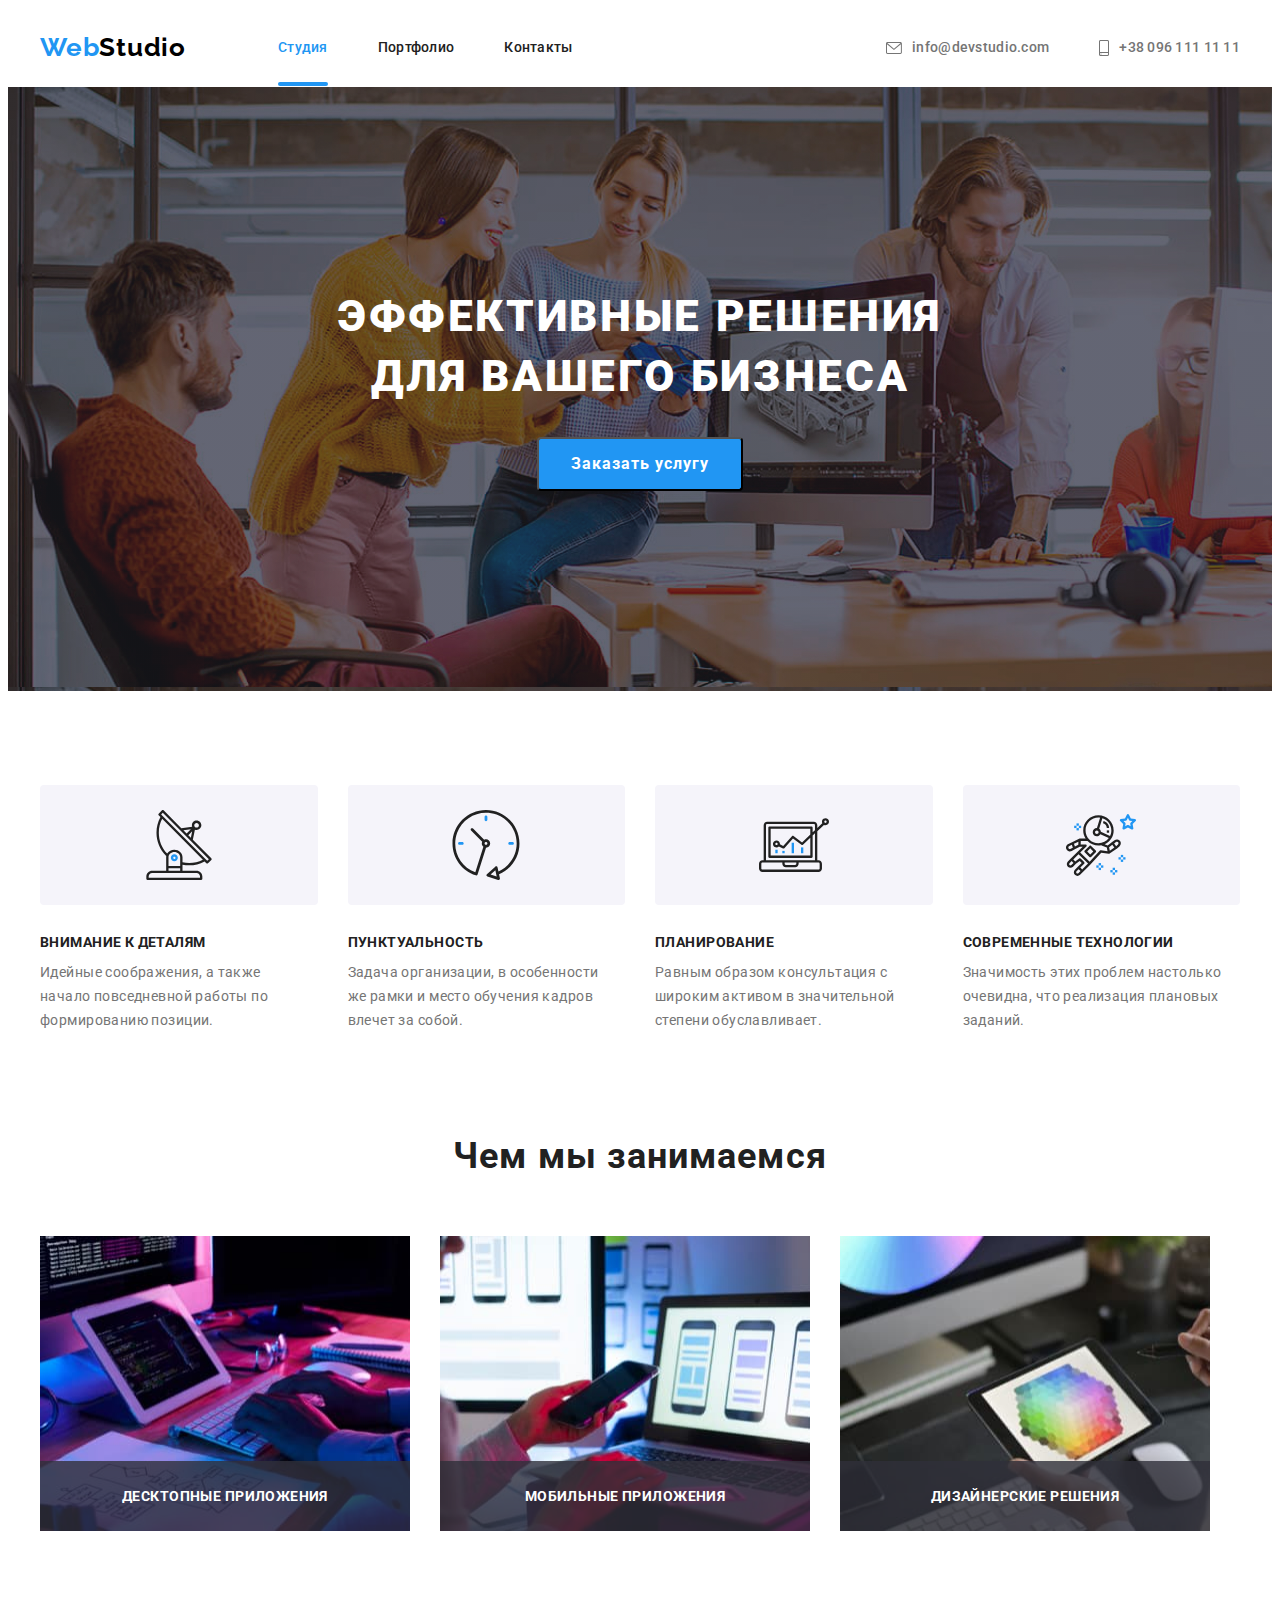
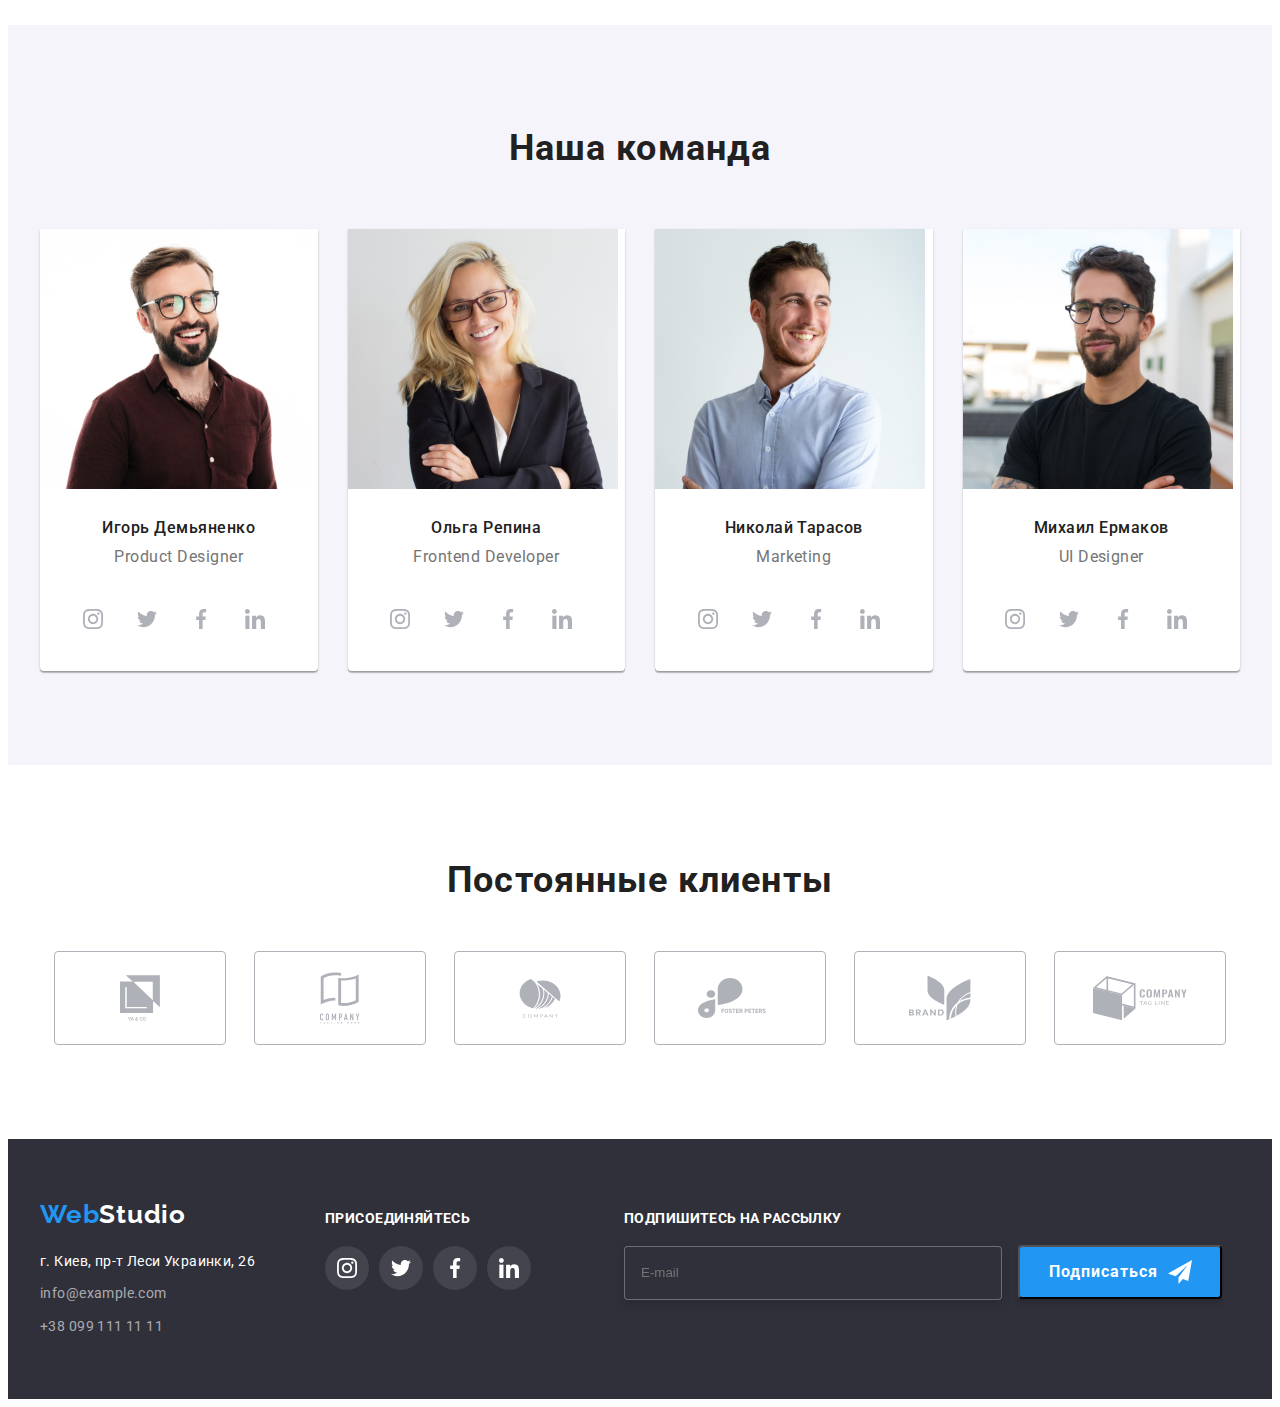
==== commit 25438488: "Update index.html" ====
--- a/index.html
+++ b/index.html
@@ -88,7 +88,7 @@
           <ul class="values-list-wrapper">
             <li class="values-list-wrapper__item list-stylization">
               <div class="values-svg-wrapper">
-                <svg class="values-svg-wrapper__icon width="70" height="70">
+                <svg class="values-svg-wrapper__icon" width="70" height="70">
                   <use href="./images/sprite.svg#icon-antenna"></use>
                 </svg>
               </div>
@@ -155,7 +155,9 @@
                     height="295"
                     class="what-we-do-image-wrapper__image-item"
                   />
-                  <p class="what-we-do-image-wrapper__image-data">Десктопные приложения</p>
+                  <p class="what-we-do-image-wrapper__image-data">
+                    Десктопные приложения
+                  </p>
                 </div>
               </li>
               <li class="what-we-do-list-wrapper__item list-stylization">
@@ -167,7 +169,9 @@
                     height="295"
                     class="what-we-do-image-wrapper__image-item"
                   />
-                  <p class="what-we-do-image-wrapper__image-data">Мобильные приложения</p>
+                  <p class="what-we-do-image-wrapper__image-data">
+                    Мобильные приложения
+                  </p>
                 </div>
               </li>
               <li class="what-we-do-list-wrapper__item list-stylization">
@@ -179,7 +183,9 @@
                     height="295"
                     class="what-we-do-image-wrapper__image-item"
                   />
-                  <p class="what-we-do-image-wrapper__image-data">Дизайнерские решения</p>
+                  <p class="what-we-do-image-wrapper__image-data">
+                    Дизайнерские решения
+                  </p>
                 </div>
               </li>
             </ul>
@@ -206,9 +212,15 @@
                 <div class="card-data-svg-icons-wrapper">
                   <ul class="team-section-svg-icons-list-wrapper">
                     <li
-                      class="team-section-svg-icons-list-wrapper__item list-stylization"
-                    >
-                      <a href="#" class="team-section-svg-icons-list-wrapper__link">
+                      class="
+                        team-section-svg-icons-list-wrapper__item
+                        list-stylization
+                      "
+                    >
+                      <a
+                        href="#"
+                        class="team-section-svg-icons-list-wrapper__link"
+                      >
                         <svg
                           class="team-section-svg-item-icon"
                           width="20px"
@@ -219,9 +231,15 @@
                       </a>
                     </li>
                     <li
-                      class="team-section-svg-icons-list-wrapper__item list-stylization"
-                    >
-                      <a href="#" class="team-section-svg-icons-list-wrapper__link">
+                      class="
+                        team-section-svg-icons-list-wrapper__item
+                        list-stylization
+                      "
+                    >
+                      <a
+                        href="#"
+                        class="team-section-svg-icons-list-wrapper__link"
+                      >
                         <svg
                           class="team-section-svg-item-icon"
                           width="20px"
@@ -232,9 +250,15 @@
                       </a>
                     </li>
                     <li
-                      class="team-section-svg-icons-list-wrapper__item list-stylization"
-                    >
-                      <a href="#" class="team-section-svg-icons-list-wrapper__link">
+                      class="
+                        team-section-svg-icons-list-wrapper__item
+                        list-stylization
+                      "
+                    >
+                      <a
+                        href="#"
+                        class="team-section-svg-icons-list-wrapper__link"
+                      >
                         <svg
                           class="team-section-svg-item-icon"
                           width="20px"
@@ -245,9 +269,15 @@
                       </a>
                     </li>
                     <li
-                      class="team-section-svg-icons-list-wrapper__item list-stylization"
-                    >
-                      <a href="#" class="team-section-svg-icons-list-wrapper__link">
+                      class="
+                        team-section-svg-icons-list-wrapper__item
+                        list-stylization
+                      "
+                    >
+                      <a
+                        href="#"
+                        class="team-section-svg-icons-list-wrapper__link"
+                      >
                         <svg
                           class="team-section-svg-item-icon"
                           width="20px"
@@ -276,9 +306,15 @@
                 <div class="card-data-svg-icons-wrapper">
                   <ul class="team-section-svg-icons-list-wrapper">
                     <li
-                      class="team-section-svg-icons-list-wrapper__item list-stylization"
-                    >
-                      <a href="#" class="team-section-svg-icons-list-wrapper__link">
+                      class="
+                        team-section-svg-icons-list-wrapper__item
+                        list-stylization
+                      "
+                    >
+                      <a
+                        href="#"
+                        class="team-section-svg-icons-list-wrapper__link"
+                      >
                         <svg
                           class="team-section-svg-item-icon"
                           width="20px"
@@ -289,9 +325,15 @@
                       </a>
                     </li>
                     <li
-                      class="team-section-svg-icons-list-wrapper__item list-stylization"
-                    >
-                      <a href="#" class="team-section-svg-icons-list-wrapper__link">
+                      class="
+                        team-section-svg-icons-list-wrapper__item
+                        list-stylization
+                      "
+                    >
+                      <a
+                        href="#"
+                        class="team-section-svg-icons-list-wrapper__link"
+                      >
                         <svg
                           class="team-section-svg-item-icon"
                           width="20px"
@@ -302,9 +344,15 @@
                       </a>
                     </li>
                     <li
-                      class="team-section-svg-icons-list-wrapper__item list-stylization"
-                    >
-                      <a href="#" class="team-section-svg-icons-list-wrapper__link">
+                      class="
+                        team-section-svg-icons-list-wrapper__item
+                        list-stylization
+                      "
+                    >
+                      <a
+                        href="#"
+                        class="team-section-svg-icons-list-wrapper__link"
+                      >
                         <svg
                           class="team-section-svg-item-icon"
                           width="20px"
@@ -315,9 +363,15 @@
                       </a>
                     </li>
                     <li
-                      class="team-section-svg-icons-list-wrapper__item list-stylization"
-                    >
-                      <a href="#" class="team-section-svg-icons-list-wrapper__link">
+                      class="
+                        team-section-svg-icons-list-wrapper__item
+                        list-stylization
+                      "
+                    >
+                      <a
+                        href="#"
+                        class="team-section-svg-icons-list-wrapper__link"
+                      >
                         <svg
                           class="team-section-svg-item-icon"
                           width="20px"
@@ -346,9 +400,15 @@
                 <div class="card-data-svg-icons-wrapper">
                   <ul class="team-section-svg-icons-list-wrapper">
                     <li
-                      class="team-section-svg-icons-list-wrapper__item list-stylization"
-                    >
-                      <a href="#" class="team-section-svg-icons-list-wrapper__link">
+                      class="
+                        team-section-svg-icons-list-wrapper__item
+                        list-stylization
+                      "
+                    >
+                      <a
+                        href="#"
+                        class="team-section-svg-icons-list-wrapper__link"
+                      >
                         <svg
                           class="team-section-svg-item-icon"
                           width="20px"
@@ -359,9 +419,15 @@
                       </a>
                     </li>
                     <li
-                      class="team-section-svg-icons-list-wrapper__item list-stylization"
-                    >
-                      <a href="#" class="team-section-svg-icons-list-wrapper__link">
+                      class="
+                        team-section-svg-icons-list-wrapper__item
+                        list-stylization
+                      "
+                    >
+                      <a
+                        href="#"
+                        class="team-section-svg-icons-list-wrapper__link"
+                      >
                         <svg
                           class="team-section-svg-item-icon"
                           width="20px"
@@ -372,9 +438,15 @@
                       </a>
                     </li>
                     <li
-                      class="team-section-svg-icons-list-wrapper__item list-stylization"
-                    >
-                      <a href="#" class="team-section-svg-icons-list-wrapper__link">
+                      class="
+                        team-section-svg-icons-list-wrapper__item
+                        list-stylization
+                      "
+                    >
+                      <a
+                        href="#"
+                        class="team-section-svg-icons-list-wrapper__link"
+                      >
                         <svg
                           class="team-section-svg-item-icon"
                           width="20px"
@@ -385,9 +457,15 @@
                       </a>
                     </li>
                     <li
-                      class="team-section-svg-icons-list-wrapper__item list-stylization"
-                    >
-                      <a href="#" class="team-section-svg-icons-list-wrapper__link">
+                      class="
+                        team-section-svg-icons-list-wrapper__item
+                        list-stylization
+                      "
+                    >
+                      <a
+                        href="#"
+                        class="team-section-svg-icons-list-wrapper__link"
+                      >
                         <svg
                           class="team-section-svg-item-icon"
                           width="20px"
@@ -415,9 +493,15 @@
                 <div class="card-data-svg-icons-wrapper">
                   <ul class="team-section-svg-icons-list-wrapper">
                     <li
-                      class="team-section-svg-icons-list-wrapper__item list-stylization"
-                    >
-                      <a href="#" class="team-section-svg-icons-list-wrapper__link">
+                      class="
+                        team-section-svg-icons-list-wrapper__item
+                        list-stylization
+                      "
+                    >
+                      <a
+                        href="#"
+                        class="team-section-svg-icons-list-wrapper__link"
+                      >
                         <svg
                           class="team-section-svg-item-icon"
                           width="20px"
@@ -428,9 +512,15 @@
                       </a>
                     </li>
                     <li
-                      class="team-section-svg-icons-list-wrapper__item list-stylization"
-                    >
-                      <a href="#" class="team-section-svg-icons-list-wrapper__link">
+                      class="
+                        team-section-svg-icons-list-wrapper__item
+                        list-stylization
+                      "
+                    >
+                      <a
+                        href="#"
+                        class="team-section-svg-icons-list-wrapper__link"
+                      >
                         <svg
                           class="team-section-svg-item-icon"
                           width="20px"
@@ -441,9 +531,15 @@
                       </a>
                     </li>
                     <li
-                      class="team-section-svg-icons-list-wrapper__item list-stylization"
-                    >
-                      <a href="#" class="team-section-svg-icons-list-wrapper__link">
+                      class="
+                        team-section-svg-icons-list-wrapper__item
+                        list-stylization
+                      "
+                    >
+                      <a
+                        href="#"
+                        class="team-section-svg-icons-list-wrapper__link"
+                      >
                         <svg
                           class="team-section-svg-item-icon"
                           width="20px"
@@ -454,9 +550,15 @@
                       </a>
                     </li>
                     <li
-                      class="team-section-svg-icons-list-wrapper__item list-stylization"
-                    >
-                      <a href="#" class="team-section-svg-icons-list-wrapper__link">
+                      class="
+                        team-section-svg-icons-list-wrapper__item
+                        list-stylization
+                      "
+                    >
+                      <a
+                        href="#"
+                        class="team-section-svg-icons-list-wrapper__link"
+                      >
                         <svg
                           class="team-section-svg-item-icon"
                           width="20px"
@@ -479,43 +581,85 @@
           <h3 class="our-clients__title">Постоянные клиенты</h3>
           <ul class="our-clients-list-wrapper list-stylization">
             <li class="our-clients-list-wrapper__item">
-              <a href="" class="our-clients-list-wrapper__svg-company-icon-link">
-                <svg class="our-clients-list-wrapper__company-link" width="40" heigth="46">
+              <a
+                href=""
+                class="our-clients-list-wrapper__svg-company-icon-link"
+              >
+                <svg
+                  class="our-clients-list-wrapper__company-link"
+                  width="40"
+                  heigth="46"
+                >
                   <use href="./images/sprite.svg#icon-company-1"></use>
                 </svg>
               </a>
             </li>
             <li class="our-clients-list-wrapper__item">
-              <a href="" class="our-clients-list-wrapper__svg-company-icon-link">
-                <svg class="our-clients-list-wrapper__company-link" width="40" heigth="52">
+              <a
+                href=""
+                class="our-clients-list-wrapper__svg-company-icon-link"
+              >
+                <svg
+                  class="our-clients-list-wrapper__company-link"
+                  width="40"
+                  heigth="52"
+                >
                   <use href="./images/sprite.svg#icon-company-2"></use>
                 </svg>
               </a>
             </li>
             <li class="our-clients-list-wrapper__item">
-              <a href="" class="our-clients-list-wrapper__svg-company-icon-link">
-                <svg class="our-clients-list-wrapper__company-link" width="42" heigth="40">
+              <a
+                href=""
+                class="our-clients-list-wrapper__svg-company-icon-link"
+              >
+                <svg
+                  class="our-clients-list-wrapper__company-link"
+                  width="42"
+                  heigth="40"
+                >
                   <use href="./images/sprite.svg#icon-company-3"></use>
                 </svg>
               </a>
             </li>
             <li class="our-clients-list-wrapper__item">
-              <a href="" class="our-clients-list-wrapper__svg-company-icon-link">
-                <svg class="our-clients-list-wrapper__company-link" width="84" heigth="40">
+              <a
+                href=""
+                class="our-clients-list-wrapper__svg-company-icon-link"
+              >
+                <svg
+                  class="our-clients-list-wrapper__company-link"
+                  width="84"
+                  heigth="40"
+                >
                   <use href="./images/sprite.svg#icon-company-4"></use>
                 </svg>
               </a>
             </li>
             <li class="our-clients-list-wrapper__item">
-              <a href="" class="our-clients-list-wrapper__svg-company-icon-link">
-                <svg class="our-clients-list-wrapper__company-link" width="62" heigth="44">
+              <a
+                href=""
+                class="our-clients-list-wrapper__svg-company-icon-link"
+              >
+                <svg
+                  class="our-clients-list-wrapper__company-link"
+                  width="62"
+                  heigth="44"
+                >
                   <use href="./images/sprite.svg#icon-company-5"></use>
                 </svg>
               </a>
             </li>
             <li class="our-clients-list-wrapper__item">
-              <a href="" class="our-clients-list-wrapper__svg-company-icon-link">
-                <svg class="our-clients-list-wrapper__company-link" width="94" heigth="44">
+              <a
+                href=""
+                class="our-clients-list-wrapper__svg-company-icon-link"
+              >
+                <svg
+                  class="our-clients-list-wrapper__company-link"
+                  width="94"
+                  heigth="44"
+                >
                   <use href="./images/sprite.svg#icon-company-6"></use>
                 </svg>
               </a>
@@ -683,7 +827,9 @@
               class="access-policy-wrapper__checkbox visually-hidden"
             />
 
-            <label for="access-policy" class="access-policy-wrapper__label-checkbox"
+            <label
+              for="access-policy"
+              class="access-policy-wrapper__label-checkbox"
               >Соглашаюсь с рассылкой и принимаю
               <a href="#" class="access-policy-wrapper__checkbox-link"
                 >Условия договора</a
--- a/css/main.min.css
+++ b/css/main.min.css
@@ -1,2 +1,2 @@
-:root{--interactive-color: #2196f3;--description-color: #757575;--label-color: #212121;--main-font: "Roboto";--secondary-font: "Raleway";--secondary-main-color: #fff}.visually-hidden{position:absolute !important;clip:rect(1px 1px 1px 1px);clip:rect(1px, 1px, 1px, 1px);padding:0 !important;border:0 !important;height:1px !important;width:1px !important;overflow:hidden}h1,h2,h3,h4,h5,h6,p{margin-top:0;margin-bottom:0}ul,ol{margin-top:0;margin-bottom:0;padding-left:0}img{display:block}.link-stylization{text-decoration:none}.list-stylization{list-style-type:none}.container{width:1200px;padding-left:15px;padding-right:15px;margin:0 auto}.section-padding{padding-top:94px;padding-bottom:94px}.section-padding-middle{padding-bottom:94px}.suptitle{margin-bottom:50px}.current{position:relative}.current-element::after{display:block;content:"";height:4px;width:100%;border-radius:2px;position:absolute;background:#2196f3;bottom:0}.header{padding-top:24px;padding-bottom:24px}.header-container{display:flex;align-items:center}.header__nav{align-items:center;display:flex}.nav-list-wrapper{display:flex;align-items:center}.header__logo{font-family:var(--secondary-font),sans-serif;font-style:normal;font-weight:bold;font-size:26px;line-height:1.2;letter-spacing:0.03em;color:#000;margin-right:92px}.logo-span{color:#2196f3}.nav-list-wrapper__list-item{font-family:var(--main-font),sans-serif;font-style:normal;font-weight:500;font-size:14px;line-height:1.14;letter-spacing:0.02em}.nav-list-wrapper__list-item:not(:last-child){margin-right:50px}.nav-list-wrapper__list-item>a:hover,.nav-list-wrapper__list-item>a:focus{color:var(--interactive-color)}.nav__list-link.current{color:var(--interactive-color)}.nav-list-wrapper__list-link{color:var(--label-color);padding-top:31px;padding-bottom:31px;transition:color 250ms cubic-bezier(0.4, 0, 0.2, 1)}.tel-link{font-family:var(--main-font),sans-serif;font-style:normal;font-weight:500;font-size:14px;line-height:1.14;letter-spacing:0.02em;color:var(--description-color);display:flex;fill:#757575;transition:color 250ms cubic-bezier(0.4, 0, 0.2, 1)}.tel-link:hover,.tel-link:focus{color:var(--interactive-color);fill:var(--interactive-color)}.mail-link{font-family:var(--main-font),sans-serif;font-style:normal;font-weight:500;font-size:14px;line-height:1.14;letter-spacing:0.02em;color:var(--description-color);display:flex;fill:#757575;margin-left:auto;margin-right:50px;transition:color 250ms cubic-bezier(0.4, 0, 0.2, 1)}.mail-link:hover,.mail-link:focus{color:var(--interactive-color);fill:var(--interactive-color)}.svg-icon-mail{margin-right:10px;align-self:center}.svg-icon-smartphone{align-self:center;margin-right:10px}.main-section{display:flex;background-color:#2f303a;flex-direction:column;padding-top:200px;padding-bottom:200px;background-image:radial-gradient(rgba(47,48,58,0.4), rgba(47,48,58,0.4)),url("../images/header-background.jpg")}.main-section button{font-family:var(--main-font),sans-serif;font-style:normal;font-weight:bold;font-size:16px;line-height:1.87;text-align:center;letter-spacing:0.06em;cursor:pointer;color:var(--secondary-main-color);background:var(--interactive-color);border-radius:4px;align-self:center;padding-left:32px;padding-right:32px;padding-top:10px;padding-bottom:10px;margin-top:30px}.main__title{font-family:var(--main-font),sans-serif;font-style:normal;font-weight:900;font-size:44px;line-height:1.36;text-align:center;letter-spacing:0.06em;text-transform:uppercase;color:var(--secondary-main-color)}.values-section{background:#ffffff}.values-list-wrapper{display:flex;justify-content:center;margin-left:-30px;margin-top:-30px}.values-list-wrapper h3{font-family:var(--main-font),sans-serif;font-style:normal;font-weight:bold;font-size:14px;line-height:1.14;letter-spacing:0.03em;text-transform:uppercase;color:var(--label-color);margin-bottom:10px}.values-list-wrapper p{font-family:var(--main-font),sans-serif;font-style:normal;font-weight:normal;font-size:14px;line-height:1.71;letter-spacing:0.03em;color:var(--description-color)}.values-list-wrapper__item{margin-left:30px;margin-top:30px;flex-basis:calc((100% - 120px) / 4)}.values-svg-wrapper{display:flex;justify-content:center;height:120px;align-items:center;margin-bottom:30px;background-color:#f5f4fa;border-radius:4px}.what-we-do-section{background:#ffffff}.what-we-do-list-wrapper{display:flex}.what-we-do-list-wrapper>li:not(:last-child){margin-right:30px}.what-we-do-list-wrapper>li{flex-basis:calc((100% - 90) / 3)}.what-we-do-image-wrapper{position:relative}.what-we-do-image-wrapper__image-data{position:absolute;bottom:0;padding-top:27px;padding-bottom:27px;font-family:Roboto;font-style:normal;font-weight:bold;font-size:14px;line-height:16px;text-align:center;letter-spacing:0.03em;text-transform:uppercase;color:#ffffff;width:100%;background:rgba(47,48,58,0.8)}.what-we-do-title{font-family:var(--main-font),sans-serif;font-style:normal;font-weight:bold;font-size:36px;line-height:1.66;text-align:center;letter-spacing:0.03em;color:var(--label-color)}.team-section{background-color:#f5f4fa}.our-team-title{font-family:var(--main-font),sans-serif;font-style:normal;font-weight:bold;font-size:36px;line-height:1.66;text-align:center;letter-spacing:0.03em;color:var(--label-color)}.team-images-list-wrapper{display:flex;margin-left:-30px;margin-top:-30px}.team-images-list-wrapper__item{flex-basis:calc((100% - 120px) / 4);margin-left:30px;margin-top:30px;background:#ffffff;box-shadow:0px 1px 3px rgba(0,0,0,0.12),0px 1px 1px rgba(0,0,0,0.14),0px 2px 1px rgba(0,0,0,0.2);border-radius:0px 0px 4px 4px}.card-data{padding-top:30px;padding-bottom:30px}.card-text-suptitle{font-family:var(--main-font),sans-serif;font-style:normal;font-weight:500;font-size:16px;line-height:1.18;text-align:center;letter-spacing:0.03em;color:var(--label-color);margin-bottom:10px}.card-text{font-family:var(--main-font),sans-serif;font-style:normal;font-weight:normal;font-size:16px;line-height:1.18;text-align:center;letter-spacing:0.03em;color:var(--description-color)}.team-section-svg-icons-list-wrapper{display:flex;justify-content:center;align-content:center}.team-section-svg-icons-list-wrapper__link{display:flex;width:44px;height:44px;border-radius:50%;background-color:#fff;align-items:center;justify-content:center;margin-right:10px;margin-bottom:30px;fill:#afb1b8;transition:background-color 250ms cubic-bezier(0.4, 0, 0.2, 1),color 250ms cubic-bezier(0.4, 0, 0.2, 1)}.team-section-svg-icons-list-wrapper__link:hover,.team-section-svg-icons-list-wrapper__link:focus{background-color:#2196f3;fill:#fff}.our-client-list-svg-icon:not(:last-child){margin-right:30px}.our-clients-list-wrapper__svg-company-icon-link .client-section-title{font-family:var(--main-font),sans-serif;font-style:normal;font-weight:bold;font-size:36px;line-height:1.66;text-align:center;letter-spacing:0.03em;color:var(--label-color)}.our-clients__title{font-family:Roboto;font-style:normal;font-weight:bold;font-size:36px;line-height:42px;text-align:center;letter-spacing:0.03em;color:#212121;margin-bottom:50px}.our-clients-list-wrapper{display:flex;justify-content:space-around}.our-clients-list-wrapper__svg-company-icon-link{display:flex;border:1px solid #afb1b8;border-radius:4px;width:170px;height:92px;justify-content:center;fill:#afb1b8;transition:border 250ms cubic-bezier(0.4, 0, 0.2, 1),fill 250ms cubic-bezier(0.4, 0, 0.2, 1)}.our-clients-list-wrapper__svg-company-icon-link:hover,.our-clients-list-wrapper__svg-company-icon-link:focus{fill:#2196f3;border:1px solid #2196f3}.footer{background:#f5f4fa;padding-top:60px;padding-bottom:60px;display:flex;flex-direction:column;background-color:#2f303a}.footer__logo{display:block;font-family:var(--secondary-font),sans-serif;font-style:normal;font-weight:bold;font-size:26px;line-height:1.2;letter-spacing:0.03em;color:var(--secondary-main-color);margin-bottom:20px}.footer-address>p{font-family:var(--main-font),sans-serif;font-style:normal;font-weight:normal;font-size:14px;line-height:1.71;letter-spacing:0.03em;color:var(--secondary-main-color);margin-bottom:8px}.footer-contacts-list-wrapper__item:not(:last-child){margin-bottom:9px}.footer-contacts-list-wrapper__link{font-family:var(--main-font),sans-serif;font-style:normal;font-weight:normal;font-size:14px;line-height:1.71;letter-spacing:0.03em;color:rgba(255,255,255,0.6);transition:color 250ms cubic-bezier(0.4, 0, 0.2, 1)}.footer-contacts-list-wrapper__link:hover,.footer-contacts-list-wrapper__link:focus{color:var(--secondary-main-color)}.footer-container{display:flex;align-items:baseline}.social-list{display:flex;margin-top:20px;justify-content:center}.join-section__title{font-family:Roboto;font-style:normal;font-weight:bold;font-size:14px;line-height:16px;letter-spacing:0.03em;text-transform:uppercase;color:#ffffff}.social-list__item:not(:last-child){margin-right:10px}.footer-join-section{margin-left:70px}.social-list__link{display:flex;width:44px;height:44px;background-color:#43444d;border-radius:50%;justify-content:center;align-items:center;transition:background-color 250ms cubic-bezier(0.4, 0, 0.2, 1)}.social-list__link:hover,.social-list__link:focus{background-color:#2196f3}.footer-mailing-section{display:flex;margin-left:93px;flex-direction:column}.form-mailing-section__button{position:relative;background:#2196f3;box-shadow:0px 4px 4px rgba(0,0,0,0.15);border-radius:4px;font-family:Roboto;font-style:normal;font-weight:bold;font-size:16px;line-height:1.87;align-items:center;letter-spacing:0.06em;color:#ffffff;padding:10px 62px 10px 29px;cursor:pointer}.form-mailing-button__icon{margin-left:10px;position:absolute;top:50%;transform:translateY(-50%);fill:#ffffff}.footer-mailing__title{font-family:Roboto;font-style:normal;font-weight:bold;font-size:14px;line-height:16px;letter-spacing:0.03em;text-transform:uppercase;color:#ffffff}.footer-mailing-section__input{margin-top:20px;border:1px solid rgba(255,255,255,0.3);filter:drop-shadow(0px 4px 4px rgba(0,0,0,0.15));border-radius:4px;height:50px;width:358px;margin-right:12px;background:#2f303a;color:rgba(255,255,255,0.6);padding-left:16px;transition:border-color 250ms cubic-bezier(0.4, 0, 0.2, 1)}.footer-mailing-section__input::placeholder:not(.footer-mailing-input){padding-left:16px;color:rgba(255,255,255,0.6)}.footer-mailing-section__input:focus{outline:none;border-color:var(--secondary-main-color)}.social-link-white{fill:#ffffff}.portfolio-header{border-bottom:1px solid #ececec}.main-section-portfolio{padding-top:94px}.buttons-list-wrapper button{background-color:#f5f4fa;border-radius:4px;font-family:var(--main-font),sans-serif;font-style:normal;font-weight:500;font-size:16px;line-height:1.6;text-align:center;letter-spacing:0.03em;cursor:pointer;border:none;padding-top:6px;padding-bottom:6px;padding-right:22px;padding-left:22px;transition:background-color 250ms cubic-bezier(0.4, 0, 0.2, 1),color 250ms cubic-bezier(0.4, 0, 0.2, 1)}.button-list-item:not(:last-child){margin-right:8px}.card-data-portfolio{padding-top:20px;padding-bottom:20px;padding-right:20px;padding-left:20px;border-left:1px solid #eeeeee;border-right:1px solid #eeeeee;border-bottom:1px solid #eeeeee}.card-text-suptitle-portfolio{font-family:var(--main-font),sans-serif;font-style:normal;font-weight:bold;font-size:18px;line-height:2;letter-spacing:0.06em;color:var(--label-color);margin-bottom:4px}.card-text-portfolio{font-family:var(--main-font),sans-serif;font-style:normal;font-weight:normal;font-size:16px;line-height:1.87;letter-spacing:0.03em;color:var(--description-color)}.projects-list-wrapper{display:flex;flex-wrap:wrap;justify-content:center;margin-left:-30px;margin-top:-30px;padding-bottom:94px}.project-list-item{margin-left:30px;margin-top:30px;flex-basis:calc((100% - 90px) / 3)}.buttons-list-wrapper{display:flex;justify-content:center;margin-bottom:50px}.buttons-list-wrapper button:hover,.buttons-list-wrapper button:focus{color:var(--secondary-main-color);background-color:var(--interactive-color)}.projects-list-img-wrapper{position:relative;overflow:hidden}.link-card-projects-wrapper:hover,.link-card-projects-wrapper:focus{display:block;box-shadow:0px 1px 1px rgba(0,0,0,0.12),0px 4px 4px rgba(0,0,0,0.06),1px 4px 6px rgba(0,0,0,0.16)}button.current{background-color:var(--interactive-color);color:var(--secondary-main-color)}.link-card-projects-wrapper:hover .overlay,.link-card-projects-wrapper:focus .overlay{transform:translateY(0%)}.overlay{position:absolute;top:0;left:0;width:100%;height:100%;background:rgba(33,150,243,0.9);overflow:auto;padding:63px 24px 63px 24px;font-family:Roboto;font-style:normal;font-weight:normal;font-size:18px;line-height:1.56;letter-spacing:0.03em;color:#ffffff;transform:translateY(100%);transition:transform 250ms cubic-bezier(0.4, 0, 0.2, 1)}.is-hidden{opacity:0;visibility:hidden;pointer-events:none;transform:scale(0.5)}.backdrop{width:100vw;height:100vh;position:fixed;background:rgba(0,0,0,0.2);top:0;left:0;transition:transform 250ms cubic-bezier(0.4, 0, 0.2, 1),visibility 250ms cubic-bezier(0.4, 0, 0.2, 1)}.modal{width:528px;height:580px;background-color:#ffffff;position:absolute;left:50%;top:50%;transform:translate(-50%, -50%);box-shadow:0px 1px 3px rgba(0,0,0,0.12),0px 1px 1px rgba(0,0,0,0.14),0px 2px 1px rgba(0,0,0,0.2);border-radius:4px}.modal__close-button{display:flex;align-self:center;background:#ffffff;border:1px solid rgba(0,0,0,0.1);padding:9px 9px 10px 10px;width:30px;height:30px;border-radius:50%;cursor:pointer;position:absolute;top:8px;right:8px;transition:fill 250ms cubic-bezier(0.4, 0, 0.2, 1)}.modal__close-button:hover{fill:var(--interactive-color)}.modal-form{display:flex;flex-direction:column;padding:40px}.modal-form__suptitle-text{font-family:Roboto;font-style:normal;font-weight:bold;font-size:20px;line-height:23px;text-align:center;letter-spacing:0.03em;color:#212121;margin-bottom:12px}.modal-form-input-wrapper__input{border:1px solid rgba(33,33,33,0.2);border-radius:4px;width:100%;height:40px;padding-left:34px;transition:border-color 250ms cubic-bezier(0.4, 0, 0.2, 1)}.modal-form-input-wrapper__input:focus{outline:none;border-color:#2196f3}.modal-form-input-wrapper{position:relative;margin-top:4px}.modal-form__icon{position:absolute;top:50%;transform:translateY(-50%);left:15px;transition:fill 250ms cubic-bezier(0.4, 0, 0.2, 1)}.modal-form-input:focus+.modal-form__icon{fill:var(--interactive-color)}.modal-form__label{font-family:Roboto;font-style:normal;font-weight:normal;font-size:12px;line-height:1.16;letter-spacing:0.01em;color:#757575;margin-bottom:10px}.access-policy-wrapper__label-checkbox{font-family:Roboto;font-style:normal;font-weight:normal;font-size:14px;line-height:1.71;letter-spacing:0.03em;color:#757575}.access-policy-wrapper__label-checkbox::before{position:relative;transform:translateY(15%);display:inline-block;content:"";width:16px;height:15px;border:1px solid #767676;border-radius:4px;cursor:pointer;margin-right:7px}.access-policy-wrapper__checkbox:checked+.access-policy-wrapper__label-checkbox::before{background:url("../images/icon-check.svg");background-position:center;border:none}.access-policy-wrapper{display:flex;align-items:center}.access-policy-wrapper__checkbox-link{font-family:Roboto;font-style:normal;font-weight:normal;font-size:14px;line-height:1.71;letter-spacing:0.03em;text-decoration-line:underline;color:#2196f3}.modal-form__comments{display:block;border:1px solid rgba(33,33,33,0.2);border-radius:4px;width:100%;height:120px;margin-top:4px;resize:none;padding-left:16px;padding-top:12px;margin-top:4px;transition:border-color 250ms cubic-bezier(0.4, 0, 0.2, 1)}.modal-form__comments:focus{outline:none;border-color:#2196f3}.modal-form__comments::placeholder:not(.modal-form__comments){font-family:Roboto;font-style:normal;font-weight:normal;font-size:12px;line-height:14px;letter-spacing:0.01em;padding-left:16px;padding-top:12px}.modal-form__comments::placeholder{color:rgba(117,117,117,0.5)}.form-modal__button{font-family:Roboto, sans-serif;font-style:normal;font-weight:bold;font-size:16px;line-height:1.87;align-self:center;text-align:center;letter-spacing:0.06em;color:#ffffff;margin-top:30px;background:#2196f3;box-shadow:0px 4px 4px rgba(0,0,0,0.15);border-radius:4px;padding-top:10px;padding-right:55px;padding-bottom:10px;padding-left:56px;cursor:pointer;transition:background-color 250ms cubic-bezier(0.4, 0, 0.2, 1)}.form-modal__button:hover{background-color:#188ce8}
+:root{--interactive-color: #2196f3;--description-color: #757575;--label-color: #212121;--main-font: "Roboto";--secondary-font: "Raleway";--secondary-main-color: #fff}.visually-hidden{position:absolute !important;clip:rect(1px 1px 1px 1px);clip:rect(1px, 1px, 1px, 1px);padding:0 !important;border:0 !important;height:1px !important;width:1px !important;overflow:hidden}h1,h2,h3,h4,h5,h6,p{margin-top:0;margin-bottom:0}ul,ol{margin-top:0;margin-bottom:0;padding-left:0}img{display:block}.link-stylization{text-decoration:none}.list-stylization{list-style-type:none}.container{width:1200px;padding-left:15px;padding-right:15px;margin:0 auto}.section-padding{padding-top:94px;padding-bottom:94px}.section-padding-middle{padding-bottom:94px}.suptitle{margin-bottom:50px}.current{position:relative}.current-element::after{display:block;content:"";height:4px;width:100%;border-radius:2px;position:absolute;background:#2196f3;bottom:0}.nav-list-wrapper__list-link.current{color:var(--interactive-color)}.header{padding-top:24px;padding-bottom:24px}.header-container{display:flex;align-items:center}.header__nav{align-items:center;display:flex}.nav-list-wrapper{display:flex;align-items:center}.header__logo{font-family:var(--secondary-font),sans-serif;font-style:normal;font-weight:bold;font-size:26px;line-height:1.2;letter-spacing:0.03em;color:#000;margin-right:92px}.logo-span{color:#2196f3}.nav-list-wrapper__list-item{font-family:var(--main-font),sans-serif;font-style:normal;font-weight:500;font-size:14px;line-height:1.14;letter-spacing:0.02em}.nav-list-wrapper__list-item:not(:last-child){margin-right:50px}.nav-list-wrapper__list-item>a:hover,.nav-list-wrapper__list-item>a:focus{color:var(--interactive-color)}.nav__list-link.current{color:var(--interactive-color)}.nav-list-wrapper__list-link{color:var(--label-color);padding-top:31px;padding-bottom:31px;transition:color 250ms cubic-bezier(0.4, 0, 0.2, 1)}.tel-link{font-family:var(--main-font),sans-serif;font-style:normal;font-weight:500;font-size:14px;line-height:1.14;letter-spacing:0.02em;color:var(--description-color);display:flex;fill:#757575;transition:color 250ms cubic-bezier(0.4, 0, 0.2, 1)}.tel-link:hover,.tel-link:focus{color:var(--interactive-color);fill:var(--interactive-color)}.mail-link{font-family:var(--main-font),sans-serif;font-style:normal;font-weight:500;font-size:14px;line-height:1.14;letter-spacing:0.02em;color:var(--description-color);display:flex;fill:#757575;margin-left:auto;margin-right:50px;transition:color 250ms cubic-bezier(0.4, 0, 0.2, 1)}.mail-link:hover,.mail-link:focus{color:var(--interactive-color);fill:var(--interactive-color)}.svg-icon-mail{margin-right:10px;align-self:center}.svg-icon-smartphone{align-self:center;margin-right:10px}.main-section{display:flex;background-color:#2f303a;flex-direction:column;padding-top:200px;padding-bottom:200px;background-image:radial-gradient(rgba(47,48,58,0.4), rgba(47,48,58,0.4)),url("../images/header-background.jpg")}.main-section button{font-family:var(--main-font),sans-serif;font-style:normal;font-weight:bold;font-size:16px;line-height:1.87;text-align:center;letter-spacing:0.06em;cursor:pointer;color:var(--secondary-main-color);background:var(--interactive-color);border-radius:4px;align-self:center;padding-left:32px;padding-right:32px;padding-top:10px;padding-bottom:10px;margin-top:30px}.main__title{font-family:var(--main-font),sans-serif;font-style:normal;font-weight:900;font-size:44px;line-height:1.36;text-align:center;letter-spacing:0.06em;text-transform:uppercase;color:var(--secondary-main-color)}.values-section{background:#ffffff}.values-list-wrapper{display:flex;justify-content:center;margin-left:-30px;margin-top:-30px}.values-list-wrapper h3{font-family:var(--main-font),sans-serif;font-style:normal;font-weight:bold;font-size:14px;line-height:1.14;letter-spacing:0.03em;text-transform:uppercase;color:var(--label-color);margin-bottom:10px}.values-list-wrapper p{font-family:var(--main-font),sans-serif;font-style:normal;font-weight:normal;font-size:14px;line-height:1.71;letter-spacing:0.03em;color:var(--description-color)}.values-list-wrapper__item{margin-left:30px;margin-top:30px;flex-basis:calc((100% - 120px) / 4)}.values-svg-wrapper{display:flex;justify-content:center;height:120px;align-items:center;margin-bottom:30px;background-color:#f5f4fa;border-radius:4px}.what-we-do-section{background:#ffffff}.what-we-do-list-wrapper{display:flex}.what-we-do-list-wrapper>li:not(:last-child){margin-right:30px}.what-we-do-list-wrapper>li{flex-basis:calc((100% - 90) / 3)}.what-we-do-image-wrapper{position:relative}.what-we-do-image-wrapper__image-data{position:absolute;bottom:0;padding-top:27px;padding-bottom:27px;font-family:Roboto;font-style:normal;font-weight:bold;font-size:14px;line-height:16px;text-align:center;letter-spacing:0.03em;text-transform:uppercase;color:#ffffff;width:100%;background:rgba(47,48,58,0.8)}.what-we-do-title{font-family:var(--main-font),sans-serif;font-style:normal;font-weight:bold;font-size:36px;line-height:1.66;text-align:center;letter-spacing:0.03em;color:var(--label-color)}.team-section{background-color:#f5f4fa}.our-team-title{font-family:var(--main-font),sans-serif;font-style:normal;font-weight:bold;font-size:36px;line-height:1.66;text-align:center;letter-spacing:0.03em;color:var(--label-color)}.team-images-list-wrapper{display:flex;margin-left:-30px;margin-top:-30px}.team-images-list-wrapper__item{flex-basis:calc((100% - 120px) / 4);margin-left:30px;margin-top:30px;background:#ffffff;box-shadow:0px 1px 3px rgba(0,0,0,0.12),0px 1px 1px rgba(0,0,0,0.14),0px 2px 1px rgba(0,0,0,0.2);border-radius:0px 0px 4px 4px}.card-data{padding-top:30px;padding-bottom:30px}.card-text-suptitle{font-family:var(--main-font),sans-serif;font-style:normal;font-weight:500;font-size:16px;line-height:1.18;text-align:center;letter-spacing:0.03em;color:var(--label-color);margin-bottom:10px}.card-text{font-family:var(--main-font),sans-serif;font-style:normal;font-weight:normal;font-size:16px;line-height:1.18;text-align:center;letter-spacing:0.03em;color:var(--description-color)}.team-section-svg-icons-list-wrapper{display:flex;justify-content:center;align-content:center}.team-section-svg-icons-list-wrapper__link{display:flex;width:44px;height:44px;border-radius:50%;background-color:#fff;align-items:center;justify-content:center;margin-right:10px;margin-bottom:30px;fill:#afb1b8;transition:background-color 250ms cubic-bezier(0.4, 0, 0.2, 1),color 250ms cubic-bezier(0.4, 0, 0.2, 1)}.team-section-svg-icons-list-wrapper__link:hover,.team-section-svg-icons-list-wrapper__link:focus{background-color:#2196f3;fill:#fff}.our-client-list-svg-icon:not(:last-child){margin-right:30px}.our-clients-list-wrapper__svg-company-icon-link .client-section-title{font-family:var(--main-font),sans-serif;font-style:normal;font-weight:bold;font-size:36px;line-height:1.66;text-align:center;letter-spacing:0.03em;color:var(--label-color)}.our-clients__title{font-family:Roboto;font-style:normal;font-weight:bold;font-size:36px;line-height:42px;text-align:center;letter-spacing:0.03em;color:#212121;margin-bottom:50px}.our-clients-list-wrapper{display:flex;justify-content:space-around}.our-clients-list-wrapper__svg-company-icon-link{display:flex;border:1px solid #afb1b8;border-radius:4px;width:170px;height:92px;justify-content:center;fill:#afb1b8;transition:border 250ms cubic-bezier(0.4, 0, 0.2, 1),fill 250ms cubic-bezier(0.4, 0, 0.2, 1)}.our-clients-list-wrapper__svg-company-icon-link:hover,.our-clients-list-wrapper__svg-company-icon-link:focus{fill:#2196f3;border:1px solid #2196f3}.footer{background:#f5f4fa;padding-top:60px;padding-bottom:60px;display:flex;flex-direction:column;background-color:#2f303a}.footer__logo{display:block;font-family:var(--secondary-font),sans-serif;font-style:normal;font-weight:bold;font-size:26px;line-height:1.2;letter-spacing:0.03em;color:var(--secondary-main-color);margin-bottom:20px}.footer-address>p{font-family:var(--main-font),sans-serif;font-style:normal;font-weight:normal;font-size:14px;line-height:1.71;letter-spacing:0.03em;color:var(--secondary-main-color);margin-bottom:8px}.footer-contacts-list-wrapper__item:not(:last-child){margin-bottom:9px}.footer-contacts-list-wrapper__link{font-family:var(--main-font),sans-serif;font-style:normal;font-weight:normal;font-size:14px;line-height:1.71;letter-spacing:0.03em;color:rgba(255,255,255,0.6);transition:color 250ms cubic-bezier(0.4, 0, 0.2, 1)}.footer-contacts-list-wrapper__link:hover,.footer-contacts-list-wrapper__link:focus{color:var(--secondary-main-color)}.footer-container{display:flex;align-items:baseline}.social-list{display:flex;margin-top:20px;justify-content:center}.join-section__title{font-family:Roboto;font-style:normal;font-weight:bold;font-size:14px;line-height:16px;letter-spacing:0.03em;text-transform:uppercase;color:#ffffff}.social-list__item:not(:last-child){margin-right:10px}.footer-join-section{margin-left:70px}.social-list__link{display:flex;width:44px;height:44px;background-color:#43444d;border-radius:50%;justify-content:center;align-items:center;transition:background-color 250ms cubic-bezier(0.4, 0, 0.2, 1)}.social-list__link:hover,.social-list__link:focus{background-color:#2196f3}.footer-mailing-section{display:flex;margin-left:93px;flex-direction:column}.form-mailing-section__button{position:relative;background:#2196f3;box-shadow:0px 4px 4px rgba(0,0,0,0.15);border-radius:4px;font-family:Roboto;font-style:normal;font-weight:bold;font-size:16px;line-height:1.87;align-items:center;letter-spacing:0.06em;color:#ffffff;padding:10px 62px 10px 29px;cursor:pointer}.form-mailing-button__icon{margin-left:10px;position:absolute;top:50%;transform:translateY(-50%);fill:#ffffff}.footer-mailing__title{font-family:Roboto;font-style:normal;font-weight:bold;font-size:14px;line-height:16px;letter-spacing:0.03em;text-transform:uppercase;color:#ffffff}.footer-mailing-section__input{margin-top:20px;border:1px solid rgba(255,255,255,0.3);filter:drop-shadow(0px 4px 4px rgba(0,0,0,0.15));border-radius:4px;height:50px;width:358px;margin-right:12px;background:#2f303a;color:rgba(255,255,255,0.6);padding-left:16px;transition:border-color 250ms cubic-bezier(0.4, 0, 0.2, 1)}.footer-mailing-section__input::placeholder:not(.footer-mailing-input){padding-left:16px;color:rgba(255,255,255,0.6)}.footer-mailing-section__input:focus{outline:none;border-color:var(--secondary-main-color)}.social-link-white{fill:#ffffff}.portfolio-header{border-bottom:1px solid #ececec}.main-section-portfolio{padding-top:94px}.buttons-list-wrapper button{background-color:#f5f4fa;border-radius:4px;font-family:var(--main-font),sans-serif;font-style:normal;font-weight:500;font-size:16px;line-height:1.6;text-align:center;letter-spacing:0.03em;cursor:pointer;border:none;padding-top:6px;padding-bottom:6px;padding-right:22px;padding-left:22px;transition:background-color 250ms cubic-bezier(0.4, 0, 0.2, 1),color 250ms cubic-bezier(0.4, 0, 0.2, 1)}.buttons-list-wrapper__item:not(:last-child){margin-right:8px}.card-data-portfolio{padding-top:20px;padding-bottom:20px;padding-right:20px;padding-left:20px;border-left:1px solid #eeeeee;border-right:1px solid #eeeeee;border-bottom:1px solid #eeeeee}.card-data-portfolio__suptitle-text{font-family:var(--main-font),sans-serif;font-style:normal;font-weight:bold;font-size:18px;line-height:2;letter-spacing:0.06em;color:var(--label-color);margin-bottom:4px}.card-data-portfolio__text{font-family:var(--main-font),sans-serif;font-style:normal;font-weight:normal;font-size:16px;line-height:1.87;letter-spacing:0.03em;color:var(--description-color)}.projects-list-wrapper{display:flex;flex-wrap:wrap;justify-content:center;margin-left:-30px;margin-top:-30px;padding-bottom:94px}.projects-list-wrapper__item{margin-left:30px;margin-top:30px;flex-basis:calc((100% - 90px) / 3)}.buttons-list-wrapper{display:flex;justify-content:center;margin-bottom:50px}.buttons-list-wrapper button:hover,.buttons-list-wrapper button:focus{color:var(--secondary-main-color);background-color:var(--interactive-color)}.projects-list-img-wrapper{position:relative;overflow:hidden}.link-card-projects-wrapper:hover,.link-card-projects-wrapper:focus{display:block;box-shadow:0px 1px 1px rgba(0,0,0,0.12),0px 4px 4px rgba(0,0,0,0.06),1px 4px 6px rgba(0,0,0,0.16)}button.current{background-color:var(--interactive-color);color:var(--secondary-main-color)}.link-card-projects-wrapper:hover .overlay,.link-card-projects-wrapper:focus .overlay{transform:translateY(0%)}.overlay{position:absolute;top:0;left:0;width:100%;height:100%;background:rgba(33,150,243,0.9);overflow:auto;padding:63px 24px 63px 24px;font-family:Roboto;font-style:normal;font-weight:normal;font-size:18px;line-height:1.56;letter-spacing:0.03em;color:#ffffff;transform:translateY(100%);transition:transform 250ms cubic-bezier(0.4, 0, 0.2, 1)}.is-hidden{opacity:0;visibility:hidden;pointer-events:none;transform:scale(0.5)}.backdrop{width:100vw;height:100vh;position:fixed;background:rgba(0,0,0,0.2);top:0;left:0;transition:transform 250ms cubic-bezier(0.4, 0, 0.2, 1),visibility 250ms cubic-bezier(0.4, 0, 0.2, 1)}.modal{width:528px;height:580px;background-color:#ffffff;position:absolute;left:50%;top:50%;transform:translate(-50%, -50%);box-shadow:0px 1px 3px rgba(0,0,0,0.12),0px 1px 1px rgba(0,0,0,0.14),0px 2px 1px rgba(0,0,0,0.2);border-radius:4px}.modal__close-button{display:flex;align-self:center;background:#ffffff;border:1px solid rgba(0,0,0,0.1);padding:9px 9px 10px 10px;width:30px;height:30px;border-radius:50%;cursor:pointer;position:absolute;top:8px;right:8px;transition:fill 250ms cubic-bezier(0.4, 0, 0.2, 1)}.modal__close-button:hover{fill:var(--interactive-color)}.modal-form{display:flex;flex-direction:column;padding:40px}.modal-form__suptitle-text{font-family:Roboto;font-style:normal;font-weight:bold;font-size:20px;line-height:23px;text-align:center;letter-spacing:0.03em;color:#212121;margin-bottom:12px}.modal-form-input-wrapper__input{border:1px solid rgba(33,33,33,0.2);border-radius:4px;width:100%;height:40px;padding-left:34px;transition:border-color 250ms cubic-bezier(0.4, 0, 0.2, 1)}.modal-form-input-wrapper__input:focus{outline:none;border-color:#2196f3}.modal-form-input-wrapper{position:relative;margin-top:4px}.modal-form__icon{position:absolute;top:50%;transform:translateY(-50%);left:15px;transition:fill 250ms cubic-bezier(0.4, 0, 0.2, 1)}.modal-form-input:focus+.modal-form__icon{fill:var(--interactive-color)}.modal-form__label{font-family:Roboto;font-style:normal;font-weight:normal;font-size:12px;line-height:1.16;letter-spacing:0.01em;color:#757575;margin-bottom:10px}.access-policy-wrapper__label-checkbox{font-family:Roboto;font-style:normal;font-weight:normal;font-size:14px;line-height:1.71;letter-spacing:0.03em;color:#757575}.access-policy-wrapper__label-checkbox::before{position:relative;transform:translateY(15%);display:inline-block;content:"";width:16px;height:15px;border:1px solid #767676;border-radius:4px;cursor:pointer;margin-right:7px}.access-policy-wrapper__checkbox:checked+.access-policy-wrapper__label-checkbox::before{background:url("../images/icon-check.svg");background-position:center;border:none}.access-policy-wrapper{display:flex;align-items:center}.access-policy-wrapper__checkbox-link{font-family:Roboto;font-style:normal;font-weight:normal;font-size:14px;line-height:1.71;letter-spacing:0.03em;text-decoration-line:underline;color:#2196f3}.modal-form__comments{display:block;border:1px solid rgba(33,33,33,0.2);border-radius:4px;width:100%;height:120px;margin-top:4px;resize:none;padding-left:16px;padding-top:12px;margin-top:4px;transition:border-color 250ms cubic-bezier(0.4, 0, 0.2, 1)}.modal-form__comments:focus{outline:none;border-color:#2196f3}.modal-form__comments::placeholder:not(.modal-form__comments){font-family:Roboto;font-style:normal;font-weight:normal;font-size:12px;line-height:14px;letter-spacing:0.01em;padding-left:16px;padding-top:12px}.modal-form__comments::placeholder{color:rgba(117,117,117,0.5)}.form-modal__button{font-family:Roboto, sans-serif;font-style:normal;font-weight:bold;font-size:16px;line-height:1.87;align-self:center;text-align:center;letter-spacing:0.06em;color:#ffffff;margin-top:30px;background:#2196f3;box-shadow:0px 4px 4px rgba(0,0,0,0.15);border-radius:4px;padding-top:10px;padding-right:55px;padding-bottom:10px;padding-left:56px;cursor:pointer;transition:background-color 250ms cubic-bezier(0.4, 0, 0.2, 1)}.form-modal__button:hover{background-color:#188ce8}
 /*# sourceMappingURL=main.min.css.map */